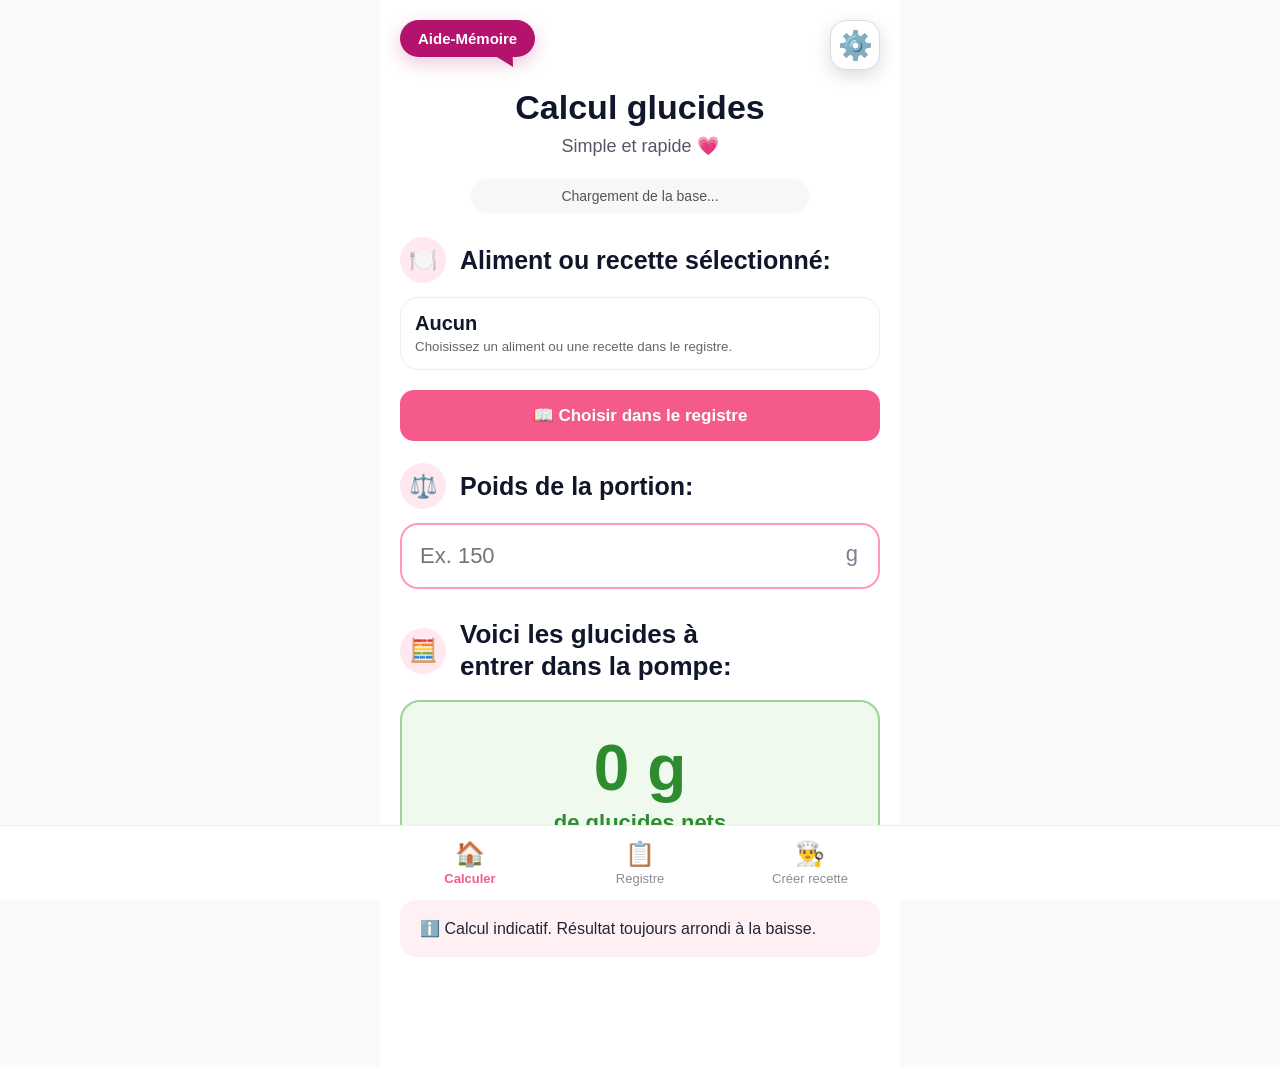
==== index.html @ 96a632b2 "Add files via upload" ====
<!doctype html><html lang="fr"><head><meta charset="utf-8"><meta name="viewport" content="width=device-width,initial-scale=1,viewport-fit=cover"><meta name="theme-color" content="#f45b8a"><title>Calcul glucides DT1</title><link rel="manifest" href="manifest.json"><link rel="stylesheet" href="style.css"></head><body><main class="app">
<div class="top-actions"><button id="helpTopBtn" class="help-bubble" type="button">Aide-Mémoire</button><button id="adminTopBtn" class="top-gear" type="button">⚙️</button></div>
<section id="screen-calc" class="screen active"><header class="top"><h1>Calcul glucides</h1><p>Simple et rapide 💗</p></header><div id="syncStatus" class="sync-status">Chargement de la base...</div><div class="field-block select-from-registry-block">
        <div class="label-row"><span class="icon">🍽️</span><label>Aliment ou recette sélectionné:</label></div>

        <div id="selectedCalcItemCard" class="selected-calc-item-card empty">
          <img id="selectedCalcItemPhoto" class="hidden" alt="">
          <div class="selected-calc-item-text">
            <strong id="selectedCalcItemName">Aucun</strong>
            <small id="selectedCalcItemInfo">Choisissez un aliment ou une recette dans le registre.</small>
          </div>
          <button id="changeCalcItemBtn" class="mini-change hidden" type="button">Changer</button>
        </div>

        <button id="chooseFromRegistryBtn" class="primary choose-registry-btn" type="button">📖 Choisir dans le registre</button>
      </div>

      <div id="recentUsedBlock" class="recent-used-block hidden">
        <h2>Utilisés récemment</h2>
        <div id="recentUsedGrid" class="recent-used-grid"></div>
      </div><div id="recipePreview" class="preview hidden"><img id="previewImg" alt=""><div><strong id="previewName"></strong><small id="previewCarbs"></small><span id="previewCategory" class="pill"></span><span id="previewSource" class="pill source-pill"></span><button id="favoriteToggle" class="favorite-toggle" type="button">☆ Ajouter aux favoris</button></div></div><div class="field-block"><div class="label-row"><span class="icon">⚖️</span><label for="portionWeight">Poids de la portion:</label></div><div class="input-unit"><input id="portionWeight" type="number" inputmode="decimal" min="0" step="1" placeholder="Ex. 150"><span>g</span></div></div><div class="result-label"><span class="icon">🧮</span><h2>Voici les glucides à<br>entrer dans la pompe:</h2></div><div class="result-card"><div id="carbResult" class="result-number">0 g</div><div class="result-sub">de glucides nets</div></div><div class="notice">ℹ️ Calcul indicatif. Résultat toujours arrondi à la baisse.</div></section>
<section id="screen-recipes" class="screen"><header class="top small"><h1>Registre</h1><p>Aliments et recettes</p></header><div class="filter-row"><button class="filter active" data-filter="Tous">Tous</button><button class="filter" data-filter="Aliment">Aliments</button><button class="filter" data-filter="Recette">Recettes</button><button class="filter" data-filter="Favoris">Favoris</button></div><div class="letter-filter-wrap"><label class="letter-label" for="letterFilter">Filtrer par lettre</label><select id="letterFilter" class="letter-filter"><option value="Tous">Toutes les lettres</option><option>A</option><option>B</option><option>C</option><option>D</option><option>E</option><option>F</option><option>G</option><option>H</option><option>I</option><option>J</option><option>K</option><option>L</option><option>M</option><option>N</option><option>O</option><option>P</option><option>Q</option><option>R</option><option>S</option><option>T</option><option>U</option><option>V</option><option>W</option><option>X</option><option>Y</option><option>Z</option></select></div><input id="searchRecipe" class="search" placeholder="Rechercher..."><div id="recipeList" class="list"></div></section>
<section id="screen-create" class="screen"><header class="top small"><h1>Créer recette</h1><p>Ajoute une recette maison ou un produit emballé</p></header><div class="create-mode-tabs"><button id="modeRecipeBtn" class="mode-tab active" type="button">Recette maison</button><button id="modeProductBtn" class="mode-tab" type="button">Produit emballé</button></div><div id="recipeModePanel"><div class="card"><h2>Informations</h2><label>Nom de la recette</label><input id="newRecipeName" placeholder="Ex. Muffins aux bleuets"><label>Poids final de la recette complète</label><div class="input-unit compact"><input id="finalRecipeWeight" type="number" inputmode="decimal" min="0" step="1" placeholder="Ex. 850"><span>g</span></div><label>Photo de la recette</label><input id="createdRecipePhoto" type="file" accept="image/*"><img id="createdRecipePhotoPreview" class="photo-preview hidden" alt=""></div><div class="card"><h2>Ajouter un ingrédient</h2><label>Rechercher un aliment</label><div class="ingredient-search-block"><input id="ingredientSearch" autocomplete="off" placeholder="Ex. farine, bleuets, lait..."><div id="ingredientSuggestions" class="suggestions hidden"></div></div><div id="selectedIngredientBox" class="selected-ingredient hidden"><strong id="selectedIngredientName"></strong><small id="selectedIngredientCarbs"></small></div><label>Quantité</label><input id="ingredientQty" type="number" inputmode="decimal" min="0" step="0.1" placeholder="Ex. 200"><label>Unité</label><select id="ingredientUnit"><option value="g">grammes (g)</option><option value="ml">millilitres (ml)</option><option value="tasse">tasse (≈ 250 g/ml)</option><option value="demi-tasse">1/2 tasse (≈ 125 g/ml)</option><option value="c-soupe">c. à soupe (≈ 15 g/ml)</option><option value="c-the">c. à thé (≈ 5 g/ml)</option></select><button id="addIngredientBtn" class="secondary">+ Ajouter l’ingrédient</button><div class="notice mini">Pour plus de précision, utilise le poids en grammes lorsque possible. Les tasses/cuillères sont approximatives.</div></div><div class="card"><h2>Ingrédients de la recette</h2><div id="ingredientList" class="ingredient-list"></div></div><div class="recipe-result-card"><div><small>Glucides totaux</small><strong id="recipeTotalCarbs">0 g</strong></div><div><small>Glucides / 100 g</small><strong id="recipeCarbsPer100">0 g</strong></div></div><button id="saveCreatedRecipeBtn" class="primary">Enregistrer dans le registre</button><button id="clearCreatedRecipeBtn" class="secondary">Effacer cette recette</button></div><div id="productModePanel" class="hidden"><div class="card"><div class="product-title-row"><h2>Produit emballé</h2><button id="nutritionHelpBtn" class="nutrition-help-btn" type="button" aria-label="Aide valeurs nutritives">?</button></div><label>Nom du produit</label><input id="productName" placeholder="Ex. Céréales Cheerios"><label>Photo du produit</label><input id="productPhoto" type="file" accept="image/*"><img id="productPhotoPreview" class="photo-preview hidden" alt=""><label>Glucides indiqués sur l’étiquette</label><input id="productCarbs" type="number" inputmode="decimal" min="0" step="0.1" placeholder="Ex. 29"><label>Fibres</label><input id="productFiber" type="number" inputmode="decimal" min="0" step="0.1" placeholder="Ex. 4"><div class="product-serving-box">
          <label>Pour une portion</label>
          <div class="serving-grid">
            <div>
              <label class="mini-label" for="productServingQty">Quantité</label>
              <input id="productServingQty" type="number" inputmode="decimal" min="0" step="0.1" placeholder="Ex. 1">
            </div>
            <div>
              <label class="mini-label" for="productServingUnit">Unité</label>
              <select id="productServingUnit">
                <option value="g">g</option>
                <option value="ml">mL</option>
                <option value="tasse">tasse</option>
                <option value="demi-tasse">1/2 tasse</option>
                <option value="quart-tasse">1/4 tasse</option>
                <option value="c-soupe">c. à soupe</option>
                <option value="c-the">c. à thé</option>
                <option value="biscuit">biscuit</option>
                <option value="tranche">tranche</option>
                <option value="barre">barre</option>
                <option value="morceau">morceau</option>
                <option value="unite">unité</option>
                <option value="autre">autre</option>
              </select>
            </div>
          </div>
          <label class="mini-label" for="productServingGrams">Équivalent en grammes</label>
          <div class="input-unit compact">
            <input id="productServingGrams" type="number" inputmode="decimal" min="0" step="0.1" placeholder="Ex. 39">
            <span>g</span>
          </div>
          <input id="productServing" type="hidden">
          <div class="notice mini">Ajuste l’équivalent en grammes selon ce qui est écrit sur l’étiquette.</div>
        </div></div><div class="recipe-result-card"><div><small>Glucides nets</small><strong id="productNetCarbs">0 g</strong></div><div><small>Glucides / 100 g</small><strong id="productCarbsPer100">0 g</strong></div></div><button id="saveProductBtn" class="primary">Enregistrer dans le registre</button><button id="clearProductBtn" class="secondary">Effacer ce produit</button></div></section>
<section id="screen-help" class="screen"><header class="top small"><h1>Aide-mémoire</h1><p>Qu’est-ce qui fait monter la glycémie?</p></header><div class="help-card"><img src="assets/aide-memoire-diabetes.jpeg" alt="Aide-mémoire diabète"></div></section>
<section id="screen-admin" class="screen"><header class="top small"><h1>Paramètres</h1><p id="adminStatus">Mode protégé</p></header><div id="lockedPanel" class="card"><h2>Accès administrateur</h2><p>Entre le code administrateur pour modifier ou supprimer des éléments familiaux.</p><input id="adminPin" type="password" inputmode="numeric" placeholder="Code administrateur"><button id="unlockBtn" class="primary">Déverrouiller</button><div id="publicUpdatePanel" class="update-card-inline"><div>Version installée : <strong id="appVersionLabel">2.7.0</strong></div><div id="updateStatusText">Vérification des mises à jour disponible.</div><button id="checkUpdateBtn" class="secondary" type="button">Vérifier les mises à jour</button><button id="updateNowBtn" class="primary hidden" type="button">Mettre à jour l’application</button></div></div><div id="adminPanel" class="hidden"><div class="card"><h2>Base centrale</h2><p>La base commune est chargée depuis <strong>database.json</strong> sur GitHub.</p><button id="forceSyncBtn" class="secondary">Recharger la base centrale</button></div><div class="card"><h2>Sauvegarde locale</h2><button id="exportBtn" class="secondary">Exporter mes éléments familiaux</button><label class="import-label" for="importFile">Importer des éléments familiaux</label><input id="importFile" type="file" accept="application/json,.json"></div><div class="card"><h2>Code administrateur</h2><input id="newPin" type="password" inputmode="numeric" placeholder="Nouveau code"><button id="changePinBtn" class="secondary">Changer le code</button></div><div class="card"><h2>Verrouillage</h2><button id="lockBtn" class="secondary">Verrouiller les paramètres</button></div></div></section>
<section id="screen-detail" class="screen"><header class="top small"><h1 id="detailTitle">Détail</h1><p>Fiche de l’aliment ou de la recette</p></header><div class="card detail-card"><img id="detailPhoto" class="detail-photo hidden" alt=""><h2 id="detailName"></h2><span id="detailCategory" class="pill"></span><span id="detailSource" class="pill source-pill"></span><div class="detail-stats"><div><small>Glucides / 100 g</small><strong id="detailCarbsPer100">0 g</strong></div><div><small>Glucides totaux</small><strong id="detailTotalCarbs">—</strong></div></div><div id="detailIngredientsBlock" class="hidden"><h3>Détails</h3><div id="detailIngredientsList" class="detail-ingredients"></div></div><button id="detailUseBtn" class="primary">Utiliser dans le calculateur</button><button id="detailEditBtn" class="secondary hidden">Modifier cette recette</button><button id="detailBackBtn" class="secondary">Retour au registre</button></div></section>
<nav class="tabs"><button data-tab="calc" class="active">🏠<span>Calculer</span></button><button data-tab="recipes">📋<span>Registre</span></button><button data-tab="create">👨‍🍳<span>Créer recette</span></button></nav></main><script src="script.js"></script>
  <div id="nutritionHelpModal" class="modal hidden">
    <div class="modal-content nutrition-modal-content image-only-help">
      <button id="closeNutritionHelpBtn" class="modal-close" type="button" aria-label="Fermer">×</button>
      <img src="assets/aide-valeurs-nutritives.png" alt="Aide pour lire une étiquette de valeurs nutritives" class="nutrition-help-img full-help-image">
    </div>
  </div>

</body></html>
---- style.css ----
:root{--pink:#f45b8a;--pink2:#ffe8ef;--dark:#11172b;--muted:#7b8190;--green:#2e8b2f;--greenBg:#eff9ed}*{box-sizing:border-box}html,body{margin:0;font-family:-apple-system,BlinkMacSystemFont,"Segoe UI",Roboto,Arial,sans-serif;background:#fff;color:var(--dark)}.app{max-width:520px;margin:0 auto;padding:12px 20px 110px}.screen{display:none}.screen.active{display:block}.hidden{display:none!important}.top{text-align:center;margin:18px 0 22px}.top.small{margin-bottom:18px}h1{font-size:34px;margin:0;font-weight:800}.top p{font-size:18px;margin:8px 0 0;color:#525866}.top-actions{position:sticky;top:0;z-index:30;display:flex;justify-content:space-between;align-items:flex-start;padding:8px 0 0;pointer-events:none}.help-bubble{pointer-events:auto;position:relative;border:0;background:#b3136d;color:#fff;font-weight:900;font-size:15px;padding:10px 18px;border-radius:999px;box-shadow:0 6px 18px rgba(179,19,109,.24)}.help-bubble:after{content:"";position:absolute;right:20px;bottom:-12px;border-left:17px solid transparent;border-right:4px solid transparent;border-top:18px solid #b3136d;transform:rotate(-15deg)}.top-gear{pointer-events:auto;width:50px;height:50px;border-radius:16px;border:1px solid #d9dce3;background:#fff;box-shadow:0 6px 18px rgba(0,0,0,.14);font-size:28px}.sync-status{text-align:center;background:#f6f7f9;color:#555;border-radius:999px;padding:9px 14px;font-size:14px;margin:0 auto 24px;max-width:340px}.field-block{margin:0 0 30px}.search-block,.ingredient-search-block{position:relative}.label-row,.result-label{display:flex;align-items:center;gap:14px;margin-bottom:14px}.icon{width:46px;height:46px;border-radius:50%;display:inline-flex;align-items:center;justify-content:center;background:var(--pink2);font-size:23px;flex:0 0 46px}label,.label-row label{font-size:25px;font-weight:800}select,input{width:100%;border:2px solid #ff9ab8;border-radius:18px;padding:18px;font-size:22px;background:#fff;color:var(--dark);outline:none}.card input,.card select{font-size:18px;border-color:#e6e8ee;border-radius:13px;padding:14px}.input-unit{position:relative}.input-unit input{padding-right:60px}.input-unit span{position:absolute;right:22px;top:18px;font-size:22px;color:var(--muted)}.input-unit.compact span{top:14px}.suggestions{position:absolute;left:0;right:0;top:100%;background:#fff;border:1px solid #eee;border-radius:18px;box-shadow:0 12px 35px rgba(0,0,0,.12);overflow:hidden;z-index:40;margin-top:6px}.suggestion{display:flex;gap:12px;align-items:center;width:100%;border:0;background:#fff;text-align:left;padding:12px 14px;border-bottom:1px solid #f0f0f0}.suggestion img{width:52px;height:44px;object-fit:cover;border-radius:10px}.suggestion strong{display:block;font-size:17px}.suggestion small{display:block;color:var(--muted);font-size:13px;margin-top:3px}.preview{display:flex;gap:14px;align-items:center;background:#fff;border:1px solid #eee;border-radius:18px;padding:12px;margin:-16px 0 24px}.preview img{width:80px;height:65px;object-fit:cover;border-radius:14px}.preview strong{display:block;font-size:18px}.preview small{display:block;color:var(--muted);margin-top:5px}.pill{display:inline-block;margin-top:6px;background:#f2f3f6;border-radius:999px;padding:4px 10px;font-size:12px;font-weight:800;color:#555;margin-right:4px}.source-pill{background:#fff0f4;color:#a41646}.favorite-toggle{display:inline-block;border:0;border-radius:999px;background:#fff0f4;color:#a41646;padding:7px 11px;font-size:13px;font-weight:850;margin-top:8px}.favorite-toggle.active{background:#ffe08a;color:#6b4b00}.result-label h2{font-size:26px;line-height:1.2;margin:0;font-weight:850}.result-card{border:2px solid #9fd19b;background:var(--greenBg);border-radius:20px;text-align:center;padding:34px 10px;margin:18px 0 28px}.result-number{font-size:64px;font-weight:900;color:var(--green);line-height:1}.result-sub{font-size:22px;color:var(--green);font-weight:700;margin-top:10px}.notice{background:#fff0f4;border-radius:16px;padding:18px 20px;font-size:16px;line-height:1.35;color:#20263a}.notice.mini{font-size:13px;margin-top:12px;padding:12px}.tabs{position:fixed;left:0;right:0;bottom:0;background:#fff;border-top:1px solid #eee;display:flex;justify-content:center;padding:8px 0 calc(8px + env(safe-area-inset-bottom));z-index:10}.tabs button{border:0;background:transparent;color:#8a8e99;font-size:24px;width:33%;max-width:170px;padding:6px 0}.tabs button span{display:block;font-size:13px;margin-top:3px}.tabs button.active{color:var(--pink);font-weight:700}.filter-row{display:flex;gap:8px;margin-bottom:14px}.filter{flex:1;border:0;border-radius:999px;padding:12px 8px;background:#f2f3f6;color:#555;font-size:14px;font-weight:800}.filter.active{background:var(--pink);color:#fff}.search{border-color:#eee;background:#f7f7f9;font-size:17px;margin-bottom:18px}.letter-filter-wrap{margin:0 0 14px}.letter-label{display:block;font-size:14px;font-weight:800;color:#555;margin:0 0 7px 4px}.letter-filter{border:1px solid #e6e8ee;background:#f7f7f9;border-radius:16px;padding:14px 16px;font-size:17px}.recipe-item{display:flex;gap:14px;align-items:center;padding:12px;border-bottom:1px solid #eee;background:#fff}.recipe-item img{width:82px;height:64px;object-fit:cover;border-radius:12px;background:#f1f1f1}.recipe-item .info{flex:1}.recipe-item strong{display:block;font-size:18px}.recipe-item small{color:var(--muted);display:block;margin-top:4px}.recipe-item button{border:0;border-radius:10px;padding:10px;background:#f3f4f6}.card{background:#fff;border:1px solid #eee;border-radius:18px;padding:18px;margin:18px 0;box-shadow:0 3px 20px rgba(0,0,0,.04)}.card h2{margin:0 0 12px;font-size:20px}.card p,.card small{color:#656b77;line-height:1.4}.card label{display:block;font-size:15px;font-weight:700;margin:14px 0 7px}button.primary,button.secondary{width:100%;border:0;border-radius:14px;padding:15px;margin-top:14px;font-size:17px;font-weight:800}.primary{background:var(--pink);color:#fff}.secondary{background:#f2f3f6;color:#333}.photo-preview{width:100%;max-height:220px;object-fit:cover;border-radius:16px;margin-top:10px;border:1px solid #eee}.help-card{background:#fff;border:1px solid #eee;border-radius:22px;padding:10px;box-shadow:0 4px 24px rgba(0,0,0,.08)}.help-card img{width:100%;height:auto;display:block;border-radius:16px}.create-mode-tabs{display:flex;gap:8px;margin:0 0 18px}.mode-tab{flex:1;border:0;border-radius:999px;padding:13px 10px;font-size:15px;font-weight:900;background:#f2f3f6;color:#555}.mode-tab.active{background:var(--pink);color:#fff}.selected-ingredient{margin-top:12px;padding:12px;border-radius:14px;background:#fff0f4}.selected-ingredient strong{display:block;font-size:17px}.ingredient-list,.detail-ingredients{display:flex;flex-direction:column;gap:10px}.ingredient-row,.detail-ingredient{border:1px solid #eee;border-radius:14px;padding:12px;background:#fff}.ingredient-row{display:flex;align-items:center;justify-content:space-between;gap:10px}.ingredient-row strong,.detail-ingredient strong{display:block;font-size:16px}.ingredient-row small,.detail-ingredient small{display:block;color:#666;margin-top:4px}.ingredient-row button{border:0;border-radius:10px;background:#ffd6df;color:#b31347;padding:8px 10px;font-weight:900}.recipe-result-card,.detail-stats{display:grid;grid-template-columns:1fr 1fr;gap:12px;margin:18px 0}.recipe-result-card div,.detail-stats div{background:#eff9ed;border:1px solid #9fd19b;border-radius:18px;padding:18px 12px;text-align:center}.recipe-result-card small,.detail-stats small{display:block;color:#397a35;font-weight:800;margin-bottom:6px}.recipe-result-card strong,.detail-stats strong{display:block;color:#2e8b2f;font-size:28px}.update-card-inline{margin-top:18px;padding:14px;border-radius:16px;background:#f7f7f9;color:#555;line-height:1.45}.detail-photo{width:100%;max-height:260px;object-fit:cover;border-radius:18px;margin-bottom:14px;border:1px solid #eee}.detail-card h2{margin:0 0 8px;font-size:24px}@media (min-width:700px){body{background:#fafafa}.app{background:#fff;min-height:100vh}}

/* === v2.7 complete : aide valeurs nutritives + portion flexible === */
.product-title-row{
  display:flex !important;
  align-items:center !important;
  gap:12px !important;
}
.product-title-row h2{ margin:0 !important; }
#nutritionHelpBtn.nutrition-help-btn{
  appearance:none !important;
  -webkit-appearance:none !important;
  width:40px !important;
  height:40px !important;
  min-width:40px !important;
  min-height:40px !important;
  padding:0 !important;
  border-radius:50% !important;
  border:3px solid #ff66df !important;
  background:#fff !important;
  color:#ff66df !important;
  font-size:27px !important;
  font-weight:900 !important;
  line-height:1 !important;
  display:inline-flex !important;
  align-items:center !important;
  justify-content:center !important;
  box-shadow:none !important;
  cursor:pointer !important;
}
#nutritionHelpBtn:active{ transform:scale(.96); }
.product-serving-box{
  border:1px solid #ffd2e0;
  background:#fff8fb;
  border-radius:18px;
  padding:14px;
  margin-top:12px;
}
.serving-grid{
  display:grid;
  grid-template-columns:1fr 1.35fr;
  gap:10px;
  margin-bottom:12px;
}
.mini-label{
  display:block;
  font-size:13px;
  font-weight:850;
  color:#111827;
  margin:0 0 6px;
}
.product-serving-box select{
  width:100%;
  border:1px solid #e6e8ee;
  background:#fff;
  border-radius:13px;
  padding:14px;
  font-size:16px;
}
.notice.mini{
  font-size:13px;
  margin-top:12px;
  padding:12px;
}
.modal{
  position:fixed;
  inset:0;
  background:rgba(0,0,0,.50);
  z-index:1000;
  display:flex;
  align-items:center;
  justify-content:center;
  padding:14px;
}
.modal.hidden{ display:none!important; }
.modal-content.nutrition-modal-content{
  position:relative;
  background:#fff;
  border-radius:22px;
  padding:0;
  width:min(94vw, 560px);
  max-height:92vh;
  overflow:auto;
  box-shadow:0 18px 60px rgba(0,0,0,.28);
}
.modal-close{
  position:absolute;
  right:10px;
  top:10px;
  z-index:2;
  width:38px;
  height:38px;
  border:0;
  border-radius:50%;
  background:rgba(255,255,255,.95);
  color:#6b7280;
  font-size:30px;
  font-weight:700;
  line-height:1;
  display:flex;
  align-items:center;
  justify-content:center;
  box-shadow:0 4px 14px rgba(0,0,0,.18);
}
.nutrition-help-img.full-help-image{
  display:block;
  width:100%;
  height:auto;
  border-radius:22px;
  margin:0;
}


/* === v2.8 : Calculer via Registre === */
.select-from-registry-block{
  margin-bottom:22px;
}
.selected-calc-item-card{
  display:flex;
  align-items:center;
  gap:14px;
  border:1px solid #eee;
  border-radius:18px;
  padding:14px;
  background:#fff;
  margin:10px 0 14px;
}
.selected-calc-item-card.empty{
  background:#fff;
}
.selected-calc-item-card img{
  width:76px;
  height:62px;
  object-fit:cover;
  border-radius:14px;
  background:#f1f1f1;
}
.selected-calc-item-card strong{
  display:block;
  font-size:20px;
  line-height:1.1;
}
.selected-calc-item-card small{
  display:block;
  color:#666;
  margin-top:4px;
  line-height:1.3;
}
.selected-calc-item-text{
  min-width:0;
  flex:1;
}
.mini-change{
  margin-left:auto;
  border:1px solid #f45b8a;
  background:#fff;
  color:#f45b8a;
  border-radius:999px;
  padding:8px 12px;
  font-weight:850;
  white-space:nowrap;
}
.choose-registry-btn{
  margin-top:6px!important;
}
.recent-used-block{
  margin:-8px 0 26px;
}
.recent-used-block h2{
  font-size:20px;
  margin:0 0 12px;
}
.recent-used-grid{
  display:grid;
  grid-template-columns:repeat(4,1fr);
  gap:10px;
}
.recent-card{
  border:1px solid #eee;
  border-radius:16px;
  padding:10px 6px;
  text-align:center;
  background:#fff;
  min-height:118px;
}
.recent-card img{
  width:54px;
  height:44px;
  object-fit:cover;
  border-radius:11px;
  background:#f3f3f3;
}
.recent-card strong{
  display:block;
  font-size:12px;
  margin-top:6px;
  line-height:1.15;
  min-height:28px;
}
.recent-card button{
  border:1px solid #f45b8a;
  background:#fff;
  color:#f45b8a;
  border-radius:50%;
  width:30px;
  height:30px;
  font-size:20px;
  line-height:20px;
  margin-top:8px;
  font-weight:900;
}
.recipe-item .quick-add{
  border:1px solid #f45b8a!important;
  background:#fff!important;
  color:#f45b8a!important;
  border-radius:50%!important;
  width:42px!important;
  height:42px!important;
  min-width:42px!important;
  padding:0!important;
  font-size:28px!important;
  font-weight:900!important;
  line-height:38px!important;
  display:inline-flex!important;
  align-items:center!important;
  justify-content:center!important;
}
.selection-toast{
  position:fixed;
  left:50%;
  top:72px;
  transform:translateX(-50%);
  background:#fff;
  border:1px solid #eee;
  border-radius:16px;
  padding:13px 18px;
  box-shadow:0 10px 30px rgba(0,0,0,.18);
  z-index:2000;
  font-weight:900;
  color:#111827;
  max-width:88vw;
  text-align:center;
}
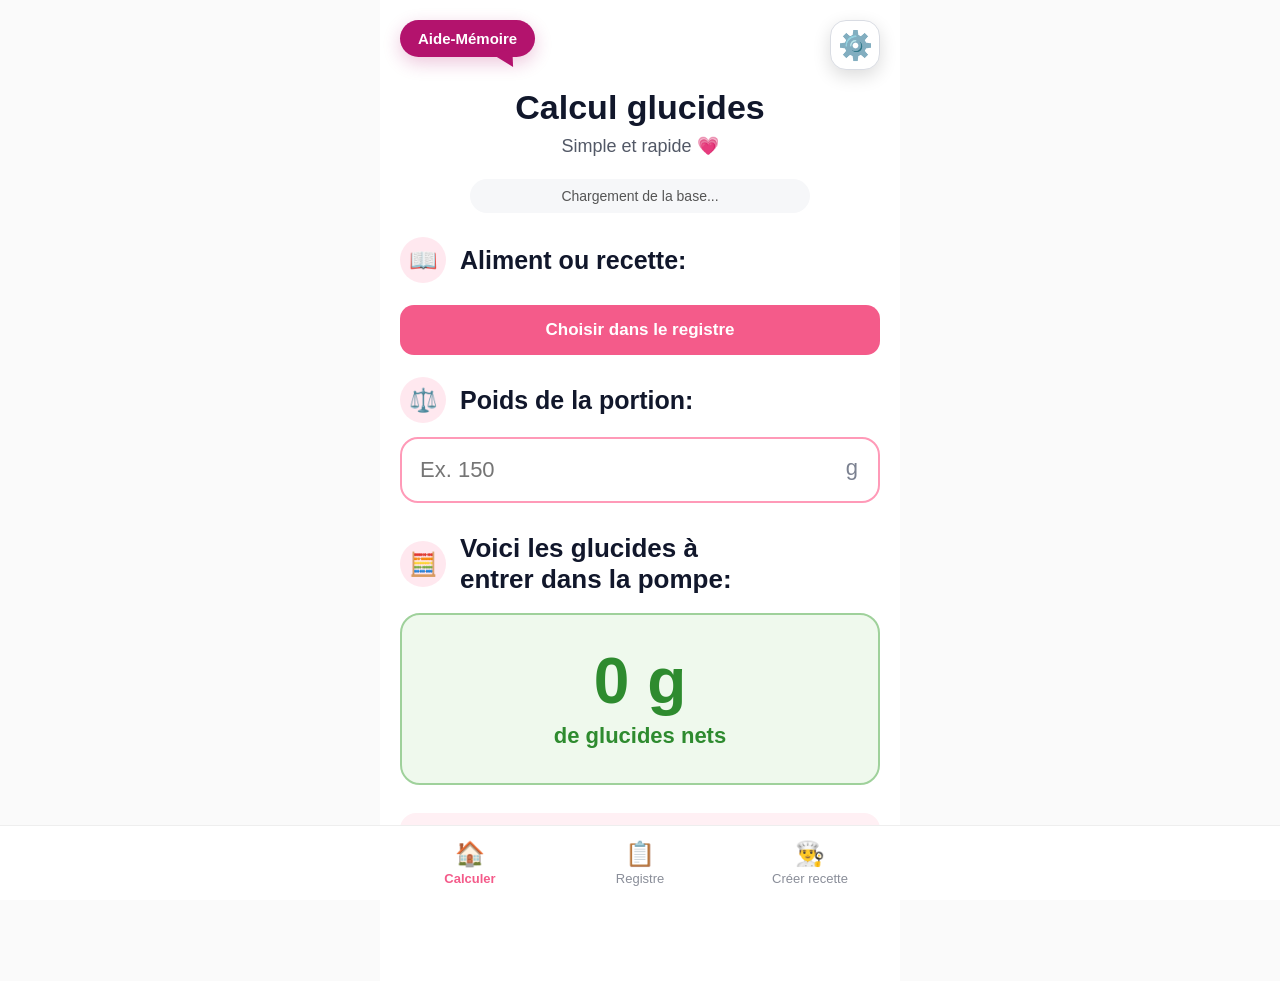
==== commit f50214d7: "Add files via upload" ====
--- a/index.html
+++ b/index.html
@@ -1,23 +1,10 @@
 <!doctype html><html lang="fr"><head><meta charset="utf-8"><meta name="viewport" content="width=device-width,initial-scale=1,viewport-fit=cover"><meta name="theme-color" content="#f45b8a"><title>Calcul glucides DT1</title><link rel="manifest" href="manifest.json"><link rel="stylesheet" href="style.css"></head><body><main class="app">
 <div class="top-actions"><button id="helpTopBtn" class="help-bubble" type="button">Aide-Mémoire</button><button id="adminTopBtn" class="top-gear" type="button">⚙️</button></div>
-<section id="screen-calc" class="screen active"><header class="top"><h1>Calcul glucides</h1><p>Simple et rapide 💗</p></header><div id="syncStatus" class="sync-status">Chargement de la base...</div><div class="field-block select-from-registry-block">
-        <div class="label-row"><span class="icon">🍽️</span><label>Aliment ou recette sélectionné:</label></div>
-
-        <div id="selectedCalcItemCard" class="selected-calc-item-card empty">
-          <img id="selectedCalcItemPhoto" class="hidden" alt="">
-          <div class="selected-calc-item-text">
-            <strong id="selectedCalcItemName">Aucun</strong>
-            <small id="selectedCalcItemInfo">Choisissez un aliment ou une recette dans le registre.</small>
-          </div>
-          <button id="changeCalcItemBtn" class="mini-change hidden" type="button">Changer</button>
-        </div>
-
-        <button id="chooseFromRegistryBtn" class="primary choose-registry-btn" type="button">📖 Choisir dans le registre</button>
-      </div>
-
-      <div id="recentUsedBlock" class="recent-used-block hidden">
-        <h2>Utilisés récemment</h2>
-        <div id="recentUsedGrid" class="recent-used-grid"></div>
+<section id="screen-calc" class="screen active"><header class="top"><h1>Calcul glucides</h1><p>Simple et rapide 💗</p></header><div id="syncStatus" class="sync-status">Chargement de la base...</div><div class="field-block search-block choose-registry-block">
+        <div class="label-row"><span class="icon">📖</span><label>Aliment ou recette:</label></div>
+        <button id="chooseFromRegistryBtn" class="primary choose-registry-btn" type="button">Choisir dans le registre</button>
+        <input id="itemSearch" type="hidden" autocomplete="off" value="">
+        <div id="suggestions" class="suggestions hidden"></div>
       </div><div id="recipePreview" class="preview hidden"><img id="previewImg" alt=""><div><strong id="previewName"></strong><small id="previewCarbs"></small><span id="previewCategory" class="pill"></span><span id="previewSource" class="pill source-pill"></span><button id="favoriteToggle" class="favorite-toggle" type="button">☆ Ajouter aux favoris</button></div></div><div class="field-block"><div class="label-row"><span class="icon">⚖️</span><label for="portionWeight">Poids de la portion:</label></div><div class="input-unit"><input id="portionWeight" type="number" inputmode="decimal" min="0" step="1" placeholder="Ex. 150"><span>g</span></div></div><div class="result-label"><span class="icon">🧮</span><h2>Voici les glucides à<br>entrer dans la pompe:</h2></div><div class="result-card"><div id="carbResult" class="result-number">0 g</div><div class="result-sub">de glucides nets</div></div><div class="notice">ℹ️ Calcul indicatif. Résultat toujours arrondi à la baisse.</div></section>
 <section id="screen-recipes" class="screen"><header class="top small"><h1>Registre</h1><p>Aliments et recettes</p></header><div class="filter-row"><button class="filter active" data-filter="Tous">Tous</button><button class="filter" data-filter="Aliment">Aliments</button><button class="filter" data-filter="Recette">Recettes</button><button class="filter" data-filter="Favoris">Favoris</button></div><div class="letter-filter-wrap"><label class="letter-label" for="letterFilter">Filtrer par lettre</label><select id="letterFilter" class="letter-filter"><option value="Tous">Toutes les lettres</option><option>A</option><option>B</option><option>C</option><option>D</option><option>E</option><option>F</option><option>G</option><option>H</option><option>I</option><option>J</option><option>K</option><option>L</option><option>M</option><option>N</option><option>O</option><option>P</option><option>Q</option><option>R</option><option>S</option><option>T</option><option>U</option><option>V</option><option>W</option><option>X</option><option>Y</option><option>Z</option></select></div><input id="searchRecipe" class="search" placeholder="Rechercher..."><div id="recipeList" class="list"></div></section>
 <section id="screen-create" class="screen"><header class="top small"><h1>Créer recette</h1><p>Ajoute une recette maison ou un produit emballé</p></header><div class="create-mode-tabs"><button id="modeRecipeBtn" class="mode-tab active" type="button">Recette maison</button><button id="modeProductBtn" class="mode-tab" type="button">Produit emballé</button></div><div id="recipeModePanel"><div class="card"><h2>Informations</h2><label>Nom de la recette</label><input id="newRecipeName" placeholder="Ex. Muffins aux bleuets"><label>Poids final de la recette complète</label><div class="input-unit compact"><input id="finalRecipeWeight" type="number" inputmode="decimal" min="0" step="1" placeholder="Ex. 850"><span>g</span></div><label>Photo de la recette</label><input id="createdRecipePhoto" type="file" accept="image/*"><img id="createdRecipePhotoPreview" class="photo-preview hidden" alt=""></div><div class="card"><h2>Ajouter un ingrédient</h2><label>Rechercher un aliment</label><div class="ingredient-search-block"><input id="ingredientSearch" autocomplete="off" placeholder="Ex. farine, bleuets, lait..."><div id="ingredientSuggestions" class="suggestions hidden"></div></div><div id="selectedIngredientBox" class="selected-ingredient hidden"><strong id="selectedIngredientName"></strong><small id="selectedIngredientCarbs"></small></div><label>Quantité</label><input id="ingredientQty" type="number" inputmode="decimal" min="0" step="0.1" placeholder="Ex. 200"><label>Unité</label><select id="ingredientUnit"><option value="g">grammes (g)</option><option value="ml">millilitres (ml)</option><option value="tasse">tasse (≈ 250 g/ml)</option><option value="demi-tasse">1/2 tasse (≈ 125 g/ml)</option><option value="c-soupe">c. à soupe (≈ 15 g/ml)</option><option value="c-the">c. à thé (≈ 5 g/ml)</option></select><button id="addIngredientBtn" class="secondary">+ Ajouter l’ingrédient</button><div class="notice mini">Pour plus de précision, utilise le poids en grammes lorsque possible. Les tasses/cuillères sont approximatives.</div></div><div class="card"><h2>Ingrédients de la recette</h2><div id="ingredientList" class="ingredient-list"></div></div><div class="recipe-result-card"><div><small>Glucides totaux</small><strong id="recipeTotalCarbs">0 g</strong></div><div><small>Glucides / 100 g</small><strong id="recipeCarbsPer100">0 g</strong></div></div><button id="saveCreatedRecipeBtn" class="primary">Enregistrer dans le registre</button><button id="clearCreatedRecipeBtn" class="secondary">Effacer cette recette</button></div><div id="productModePanel" class="hidden"><div class="card"><div class="product-title-row"><h2>Produit emballé</h2><button id="nutritionHelpBtn" class="nutrition-help-btn" type="button" aria-label="Aide valeurs nutritives">?</button></div><label>Nom du produit</label><input id="productName" placeholder="Ex. Céréales Cheerios"><label>Photo du produit</label><input id="productPhoto" type="file" accept="image/*"><img id="productPhotoPreview" class="photo-preview hidden" alt=""><label>Glucides indiqués sur l’étiquette</label><input id="productCarbs" type="number" inputmode="decimal" min="0" step="0.1" placeholder="Ex. 29"><label>Fibres</label><input id="productFiber" type="number" inputmode="decimal" min="0" step="0.1" placeholder="Ex. 4"><div class="product-serving-box">
--- a/style.css
+++ b/style.css
@@ -111,106 +111,16 @@
 }
 
 
-/* === v2.8 : Calculer via Registre === */
-.select-from-registry-block{
+/* === v2.8.2 : Choisir dans le registre === */
+.choose-registry-block{
   margin-bottom:22px;
 }
-.selected-calc-item-card{
-  display:flex;
-  align-items:center;
-  gap:14px;
-  border:1px solid #eee;
-  border-radius:18px;
-  padding:14px;
-  background:#fff;
-  margin:10px 0 14px;
-}
-.selected-calc-item-card.empty{
-  background:#fff;
-}
-.selected-calc-item-card img{
-  width:76px;
-  height:62px;
-  object-fit:cover;
-  border-radius:14px;
-  background:#f1f1f1;
-}
-.selected-calc-item-card strong{
-  display:block;
-  font-size:20px;
-  line-height:1.1;
-}
-.selected-calc-item-card small{
-  display:block;
-  color:#666;
-  margin-top:4px;
-  line-height:1.3;
-}
-.selected-calc-item-text{
-  min-width:0;
-  flex:1;
-}
-.mini-change{
-  margin-left:auto;
-  border:1px solid #f45b8a;
-  background:#fff;
-  color:#f45b8a;
-  border-radius:999px;
-  padding:8px 12px;
-  font-weight:850;
-  white-space:nowrap;
-}
 .choose-registry-btn{
-  margin-top:6px!important;
-}
-.recent-used-block{
-  margin:-8px 0 26px;
-}
-.recent-used-block h2{
-  font-size:20px;
-  margin:0 0 12px;
-}
-.recent-used-grid{
-  display:grid;
-  grid-template-columns:repeat(4,1fr);
-  gap:10px;
-}
-.recent-card{
-  border:1px solid #eee;
-  border-radius:16px;
-  padding:10px 6px;
-  text-align:center;
-  background:#fff;
-  min-height:118px;
-}
-.recent-card img{
-  width:54px;
-  height:44px;
-  object-fit:cover;
-  border-radius:11px;
-  background:#f3f3f3;
-}
-.recent-card strong{
-  display:block;
-  font-size:12px;
-  margin-top:6px;
-  line-height:1.15;
-  min-height:28px;
-}
-.recent-card button{
-  border:1px solid #f45b8a;
-  background:#fff;
-  color:#f45b8a;
-  border-radius:50%;
-  width:30px;
-  height:30px;
-  font-size:20px;
-  line-height:20px;
-  margin-top:8px;
-  font-weight:900;
+  width:100%;
+  margin-top:8px!important;
 }
 .recipe-item .quick-add{
-  border:1px solid #f45b8a!important;
+  border:2px solid #f45b8a!important;
   background:#fff!important;
   color:#f45b8a!important;
   border-radius:50%!important;
@@ -220,7 +130,7 @@
   padding:0!important;
   font-size:28px!important;
   font-weight:900!important;
-  line-height:38px!important;
+  line-height:36px!important;
   display:inline-flex!important;
   align-items:center!important;
   justify-content:center!important;
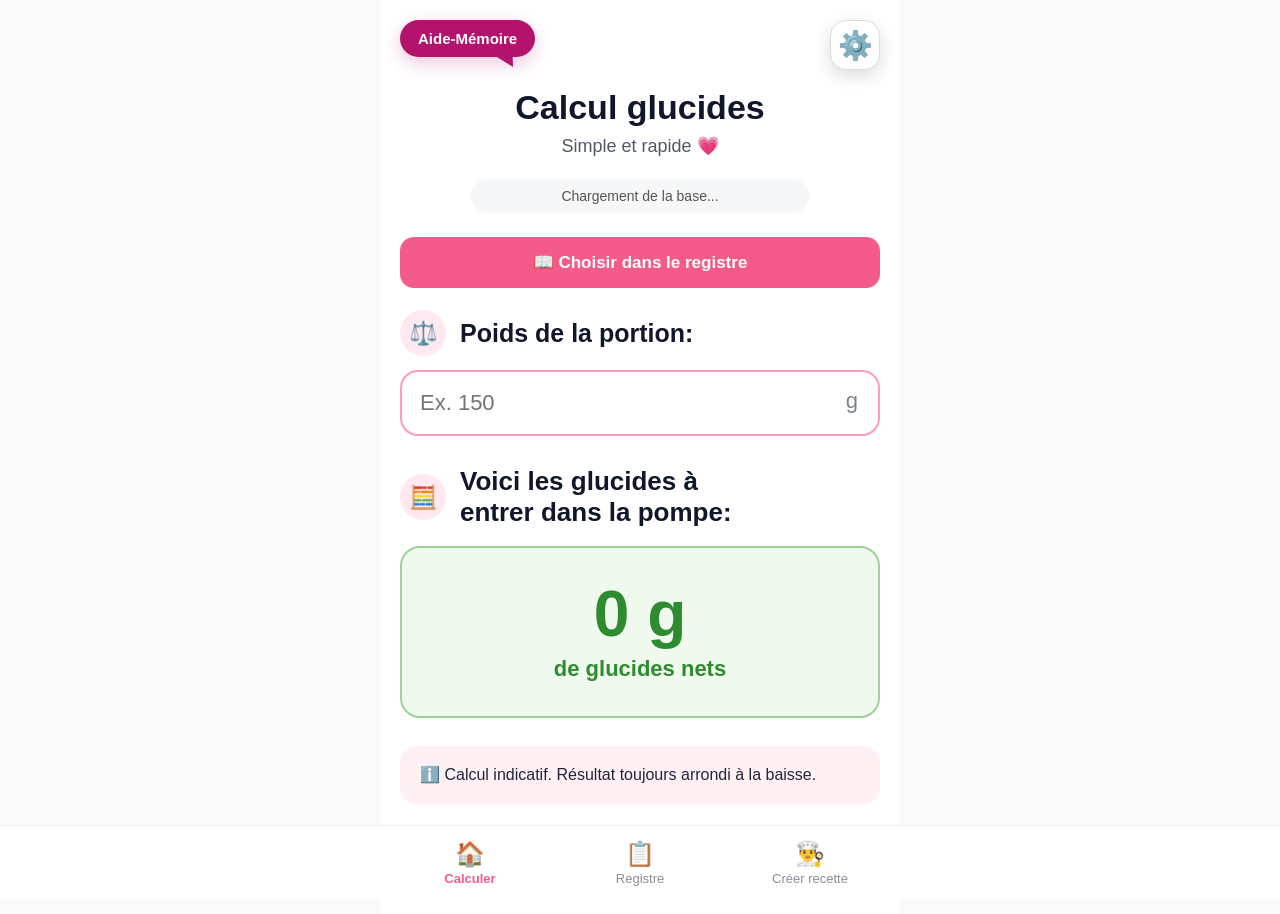
==== commit 42c15f7e: "Add files via upload" ====
--- a/index.html
+++ b/index.html
@@ -1,11 +1,6 @@
 <!doctype html><html lang="fr"><head><meta charset="utf-8"><meta name="viewport" content="width=device-width,initial-scale=1,viewport-fit=cover"><meta name="theme-color" content="#f45b8a"><title>Calcul glucides DT1</title><link rel="manifest" href="manifest.json"><link rel="stylesheet" href="style.css"></head><body><main class="app">
 <div class="top-actions"><button id="helpTopBtn" class="help-bubble" type="button">Aide-Mémoire</button><button id="adminTopBtn" class="top-gear" type="button">⚙️</button></div>
-<section id="screen-calc" class="screen active"><header class="top"><h1>Calcul glucides</h1><p>Simple et rapide 💗</p></header><div id="syncStatus" class="sync-status">Chargement de la base...</div><div class="field-block search-block choose-registry-block">
-        <div class="label-row"><span class="icon">📖</span><label>Aliment ou recette:</label></div>
-        <button id="chooseFromRegistryBtn" class="primary choose-registry-btn" type="button">Choisir dans le registre</button>
-        <input id="itemSearch" type="hidden" autocomplete="off" value="">
-        <div id="suggestions" class="suggestions hidden"></div>
-      </div><div id="recipePreview" class="preview hidden"><img id="previewImg" alt=""><div><strong id="previewName"></strong><small id="previewCarbs"></small><span id="previewCategory" class="pill"></span><span id="previewSource" class="pill source-pill"></span><button id="favoriteToggle" class="favorite-toggle" type="button">☆ Ajouter aux favoris</button></div></div><div class="field-block"><div class="label-row"><span class="icon">⚖️</span><label for="portionWeight">Poids de la portion:</label></div><div class="input-unit"><input id="portionWeight" type="number" inputmode="decimal" min="0" step="1" placeholder="Ex. 150"><span>g</span></div></div><div class="result-label"><span class="icon">🧮</span><h2>Voici les glucides à<br>entrer dans la pompe:</h2></div><div class="result-card"><div id="carbResult" class="result-number">0 g</div><div class="result-sub">de glucides nets</div></div><div class="notice">ℹ️ Calcul indicatif. Résultat toujours arrondi à la baisse.</div></section>
+<section id="screen-calc" class="screen active"><header class="top"><h1>Calcul glucides</h1><p>Simple et rapide 💗</p></header><div id="syncStatus" class="sync-status">Chargement de la base...</div><div class="field-block search-block choose-registry-block"><button id="chooseFromRegistryBtn" class="primary choose-registry-btn" type="button">📖 Choisir dans le registre</button><div class="label-row"><span class="icon">🔎</span><label for="itemSearch">Rechercher:</label></div><input id="itemSearch" autocomplete="off" placeholder="Ex. farine blanche, banane..."><div id="suggestions" class="suggestions hidden"></div></div><div id="recipePreview" class="preview hidden"><img id="previewImg" alt=""><div><strong id="previewName"></strong><small id="previewCarbs"></small><span id="previewCategory" class="pill"></span><span id="previewSource" class="pill source-pill"></span><button id="favoriteToggle" class="favorite-toggle" type="button">☆ Ajouter aux favoris</button></div></div><div class="field-block"><div class="label-row"><span class="icon">⚖️</span><label for="portionWeight">Poids de la portion:</label></div><div class="input-unit"><input id="portionWeight" type="number" inputmode="decimal" min="0" step="1" placeholder="Ex. 150"><span>g</span></div></div><div class="result-label"><span class="icon">🧮</span><h2>Voici les glucides à<br>entrer dans la pompe:</h2></div><div class="result-card"><div id="carbResult" class="result-number">0 g</div><div class="result-sub">de glucides nets</div></div><div class="notice">ℹ️ Calcul indicatif. Résultat toujours arrondi à la baisse.</div></section>
 <section id="screen-recipes" class="screen"><header class="top small"><h1>Registre</h1><p>Aliments et recettes</p></header><div class="filter-row"><button class="filter active" data-filter="Tous">Tous</button><button class="filter" data-filter="Aliment">Aliments</button><button class="filter" data-filter="Recette">Recettes</button><button class="filter" data-filter="Favoris">Favoris</button></div><div class="letter-filter-wrap"><label class="letter-label" for="letterFilter">Filtrer par lettre</label><select id="letterFilter" class="letter-filter"><option value="Tous">Toutes les lettres</option><option>A</option><option>B</option><option>C</option><option>D</option><option>E</option><option>F</option><option>G</option><option>H</option><option>I</option><option>J</option><option>K</option><option>L</option><option>M</option><option>N</option><option>O</option><option>P</option><option>Q</option><option>R</option><option>S</option><option>T</option><option>U</option><option>V</option><option>W</option><option>X</option><option>Y</option><option>Z</option></select></div><input id="searchRecipe" class="search" placeholder="Rechercher..."><div id="recipeList" class="list"></div></section>
 <section id="screen-create" class="screen"><header class="top small"><h1>Créer recette</h1><p>Ajoute une recette maison ou un produit emballé</p></header><div class="create-mode-tabs"><button id="modeRecipeBtn" class="mode-tab active" type="button">Recette maison</button><button id="modeProductBtn" class="mode-tab" type="button">Produit emballé</button></div><div id="recipeModePanel"><div class="card"><h2>Informations</h2><label>Nom de la recette</label><input id="newRecipeName" placeholder="Ex. Muffins aux bleuets"><label>Poids final de la recette complète</label><div class="input-unit compact"><input id="finalRecipeWeight" type="number" inputmode="decimal" min="0" step="1" placeholder="Ex. 850"><span>g</span></div><label>Photo de la recette</label><input id="createdRecipePhoto" type="file" accept="image/*"><img id="createdRecipePhotoPreview" class="photo-preview hidden" alt=""></div><div class="card"><h2>Ajouter un ingrédient</h2><label>Rechercher un aliment</label><div class="ingredient-search-block"><input id="ingredientSearch" autocomplete="off" placeholder="Ex. farine, bleuets, lait..."><div id="ingredientSuggestions" class="suggestions hidden"></div></div><div id="selectedIngredientBox" class="selected-ingredient hidden"><strong id="selectedIngredientName"></strong><small id="selectedIngredientCarbs"></small></div><label>Quantité</label><input id="ingredientQty" type="number" inputmode="decimal" min="0" step="0.1" placeholder="Ex. 200"><label>Unité</label><select id="ingredientUnit"><option value="g">grammes (g)</option><option value="ml">millilitres (ml)</option><option value="tasse">tasse (≈ 250 g/ml)</option><option value="demi-tasse">1/2 tasse (≈ 125 g/ml)</option><option value="c-soupe">c. à soupe (≈ 15 g/ml)</option><option value="c-the">c. à thé (≈ 5 g/ml)</option></select><button id="addIngredientBtn" class="secondary">+ Ajouter l’ingrédient</button><div class="notice mini">Pour plus de précision, utilise le poids en grammes lorsque possible. Les tasses/cuillères sont approximatives.</div></div><div class="card"><h2>Ingrédients de la recette</h2><div id="ingredientList" class="ingredient-list"></div></div><div class="recipe-result-card"><div><small>Glucides totaux</small><strong id="recipeTotalCarbs">0 g</strong></div><div><small>Glucides / 100 g</small><strong id="recipeCarbsPer100">0 g</strong></div></div><button id="saveCreatedRecipeBtn" class="primary">Enregistrer dans le registre</button><button id="clearCreatedRecipeBtn" class="secondary">Effacer cette recette</button></div><div id="productModePanel" class="hidden"><div class="card"><div class="product-title-row"><h2>Produit emballé</h2><button id="nutritionHelpBtn" class="nutrition-help-btn" type="button" aria-label="Aide valeurs nutritives">?</button></div><label>Nom du produit</label><input id="productName" placeholder="Ex. Céréales Cheerios"><label>Photo du produit</label><input id="productPhoto" type="file" accept="image/*"><img id="productPhotoPreview" class="photo-preview hidden" alt=""><label>Glucides indiqués sur l’étiquette</label><input id="productCarbs" type="number" inputmode="decimal" min="0" step="0.1" placeholder="Ex. 29"><label>Fibres</label><input id="productFiber" type="number" inputmode="decimal" min="0" step="0.1" placeholder="Ex. 4"><div class="product-serving-box">
           <label>Pour une portion</label>
--- a/style.css
+++ b/style.css
@@ -111,13 +111,18 @@
 }
 
 
-/* === v2.8.2 : Choisir dans le registre === */
+/* === v2.8.3 : Choisir dans le registre sans casser la recherche interne === */
 .choose-registry-block{
   margin-bottom:22px;
 }
+.choose-registry-block .label-row,
+.choose-registry-block #itemSearch,
+.choose-registry-block #suggestions{
+  display:none!important;
+}
 .choose-registry-btn{
   width:100%;
-  margin-top:8px!important;
+  margin:0!important;
 }
 .recipe-item .quick-add{
   border:2px solid #f45b8a!important;
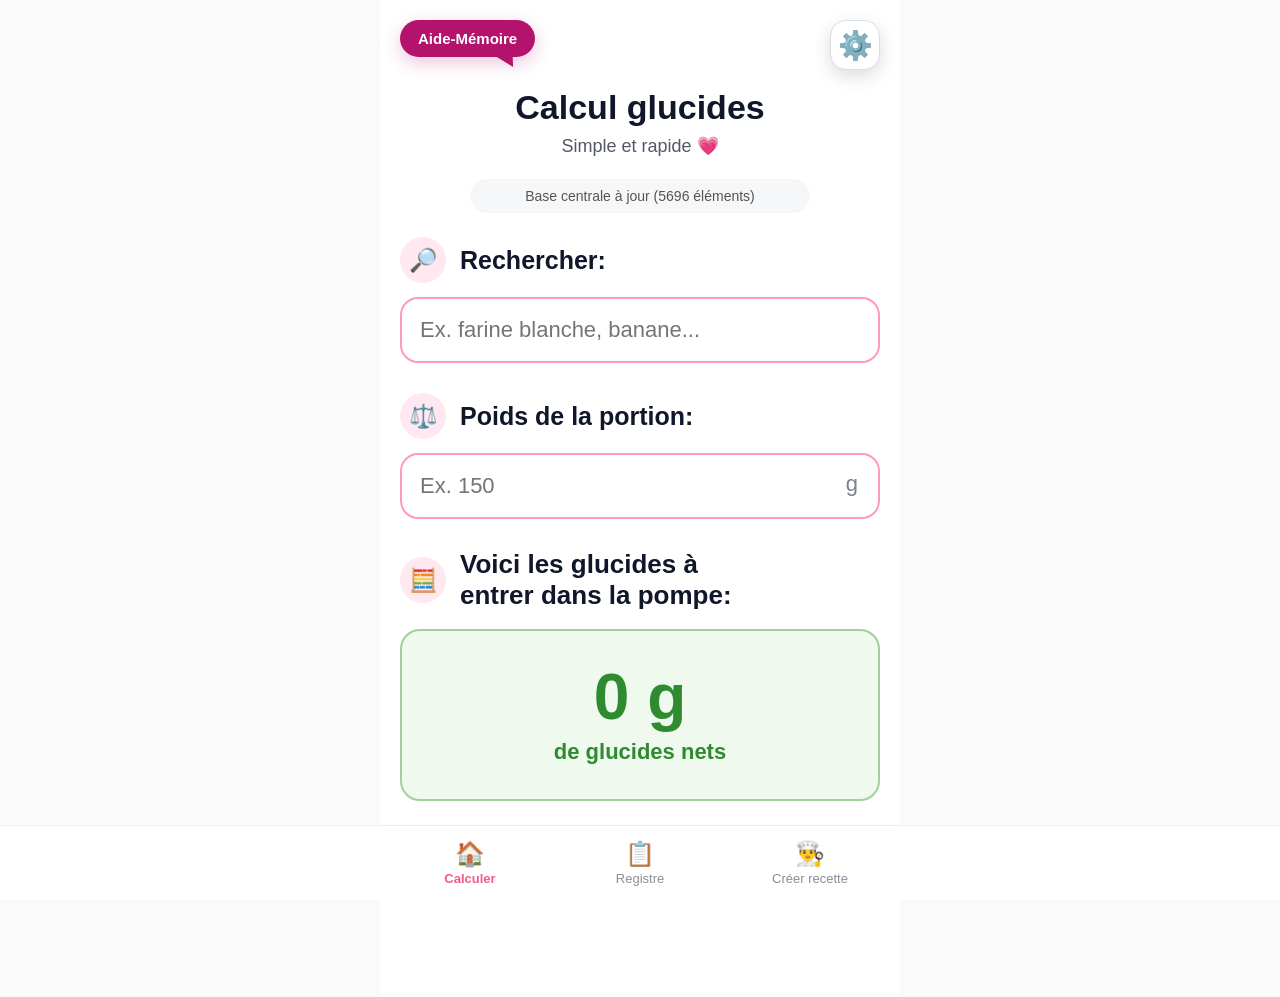
==== commit 5d5a2623: "Add files via upload" ====
--- a/index.html
+++ b/index.html
@@ -1,6 +1,6 @@
 <!doctype html><html lang="fr"><head><meta charset="utf-8"><meta name="viewport" content="width=device-width,initial-scale=1,viewport-fit=cover"><meta name="theme-color" content="#f45b8a"><title>Calcul glucides DT1</title><link rel="manifest" href="manifest.json"><link rel="stylesheet" href="style.css"></head><body><main class="app">
 <div class="top-actions"><button id="helpTopBtn" class="help-bubble" type="button">Aide-Mémoire</button><button id="adminTopBtn" class="top-gear" type="button">⚙️</button></div>
-<section id="screen-calc" class="screen active"><header class="top"><h1>Calcul glucides</h1><p>Simple et rapide 💗</p></header><div id="syncStatus" class="sync-status">Chargement de la base...</div><div class="field-block search-block choose-registry-block"><button id="chooseFromRegistryBtn" class="primary choose-registry-btn" type="button">📖 Choisir dans le registre</button><div class="label-row"><span class="icon">🔎</span><label for="itemSearch">Rechercher:</label></div><input id="itemSearch" autocomplete="off" placeholder="Ex. farine blanche, banane..."><div id="suggestions" class="suggestions hidden"></div></div><div id="recipePreview" class="preview hidden"><img id="previewImg" alt=""><div><strong id="previewName"></strong><small id="previewCarbs"></small><span id="previewCategory" class="pill"></span><span id="previewSource" class="pill source-pill"></span><button id="favoriteToggle" class="favorite-toggle" type="button">☆ Ajouter aux favoris</button></div></div><div class="field-block"><div class="label-row"><span class="icon">⚖️</span><label for="portionWeight">Poids de la portion:</label></div><div class="input-unit"><input id="portionWeight" type="number" inputmode="decimal" min="0" step="1" placeholder="Ex. 150"><span>g</span></div></div><div class="result-label"><span class="icon">🧮</span><h2>Voici les glucides à<br>entrer dans la pompe:</h2></div><div class="result-card"><div id="carbResult" class="result-number">0 g</div><div class="result-sub">de glucides nets</div></div><div class="notice">ℹ️ Calcul indicatif. Résultat toujours arrondi à la baisse.</div></section>
+<section id="screen-calc" class="screen active"><header class="top"><h1>Calcul glucides</h1><p>Simple et rapide 💗</p></header><div id="syncStatus" class="sync-status">Chargement de la base...</div><div class="field-block search-block"><div class="label-row"><span class="icon">🔎</span><label for="itemSearch">Rechercher:</label></div><input id="itemSearch" autocomplete="off" placeholder="Ex. farine blanche, banane..."><div id="suggestions" class="suggestions hidden"></div></div><div id="recipePreview" class="preview hidden"><img id="previewImg" alt=""><div><strong id="previewName"></strong><small id="previewCarbs"></small><span id="previewCategory" class="pill"></span><span id="previewSource" class="pill source-pill"></span><button id="favoriteToggle" class="favorite-toggle" type="button">☆ Ajouter aux favoris</button></div></div><div class="field-block"><div class="label-row"><span class="icon">⚖️</span><label for="portionWeight">Poids de la portion:</label></div><div class="input-unit"><input id="portionWeight" type="number" inputmode="decimal" min="0" step="1" placeholder="Ex. 150"><span>g</span></div></div><div class="result-label"><span class="icon">🧮</span><h2>Voici les glucides à<br>entrer dans la pompe:</h2></div><div class="result-card"><div id="carbResult" class="result-number">0 g</div><div class="result-sub">de glucides nets</div></div><div class="notice">ℹ️ Calcul indicatif. Résultat toujours arrondi à la baisse.</div></section>
 <section id="screen-recipes" class="screen"><header class="top small"><h1>Registre</h1><p>Aliments et recettes</p></header><div class="filter-row"><button class="filter active" data-filter="Tous">Tous</button><button class="filter" data-filter="Aliment">Aliments</button><button class="filter" data-filter="Recette">Recettes</button><button class="filter" data-filter="Favoris">Favoris</button></div><div class="letter-filter-wrap"><label class="letter-label" for="letterFilter">Filtrer par lettre</label><select id="letterFilter" class="letter-filter"><option value="Tous">Toutes les lettres</option><option>A</option><option>B</option><option>C</option><option>D</option><option>E</option><option>F</option><option>G</option><option>H</option><option>I</option><option>J</option><option>K</option><option>L</option><option>M</option><option>N</option><option>O</option><option>P</option><option>Q</option><option>R</option><option>S</option><option>T</option><option>U</option><option>V</option><option>W</option><option>X</option><option>Y</option><option>Z</option></select></div><input id="searchRecipe" class="search" placeholder="Rechercher..."><div id="recipeList" class="list"></div></section>
 <section id="screen-create" class="screen"><header class="top small"><h1>Créer recette</h1><p>Ajoute une recette maison ou un produit emballé</p></header><div class="create-mode-tabs"><button id="modeRecipeBtn" class="mode-tab active" type="button">Recette maison</button><button id="modeProductBtn" class="mode-tab" type="button">Produit emballé</button></div><div id="recipeModePanel"><div class="card"><h2>Informations</h2><label>Nom de la recette</label><input id="newRecipeName" placeholder="Ex. Muffins aux bleuets"><label>Poids final de la recette complète</label><div class="input-unit compact"><input id="finalRecipeWeight" type="number" inputmode="decimal" min="0" step="1" placeholder="Ex. 850"><span>g</span></div><label>Photo de la recette</label><input id="createdRecipePhoto" type="file" accept="image/*"><img id="createdRecipePhotoPreview" class="photo-preview hidden" alt=""></div><div class="card"><h2>Ajouter un ingrédient</h2><label>Rechercher un aliment</label><div class="ingredient-search-block"><input id="ingredientSearch" autocomplete="off" placeholder="Ex. farine, bleuets, lait..."><div id="ingredientSuggestions" class="suggestions hidden"></div></div><div id="selectedIngredientBox" class="selected-ingredient hidden"><strong id="selectedIngredientName"></strong><small id="selectedIngredientCarbs"></small></div><label>Quantité</label><input id="ingredientQty" type="number" inputmode="decimal" min="0" step="0.1" placeholder="Ex. 200"><label>Unité</label><select id="ingredientUnit"><option value="g">grammes (g)</option><option value="ml">millilitres (ml)</option><option value="tasse">tasse (≈ 250 g/ml)</option><option value="demi-tasse">1/2 tasse (≈ 125 g/ml)</option><option value="c-soupe">c. à soupe (≈ 15 g/ml)</option><option value="c-the">c. à thé (≈ 5 g/ml)</option></select><button id="addIngredientBtn" class="secondary">+ Ajouter l’ingrédient</button><div class="notice mini">Pour plus de précision, utilise le poids en grammes lorsque possible. Les tasses/cuillères sont approximatives.</div></div><div class="card"><h2>Ingrédients de la recette</h2><div id="ingredientList" class="ingredient-list"></div></div><div class="recipe-result-card"><div><small>Glucides totaux</small><strong id="recipeTotalCarbs">0 g</strong></div><div><small>Glucides / 100 g</small><strong id="recipeCarbsPer100">0 g</strong></div></div><button id="saveCreatedRecipeBtn" class="primary">Enregistrer dans le registre</button><button id="clearCreatedRecipeBtn" class="secondary">Effacer cette recette</button></div><div id="productModePanel" class="hidden"><div class="card"><div class="product-title-row"><h2>Produit emballé</h2><button id="nutritionHelpBtn" class="nutrition-help-btn" type="button" aria-label="Aide valeurs nutritives">?</button></div><label>Nom du produit</label><input id="productName" placeholder="Ex. Céréales Cheerios"><label>Photo du produit</label><input id="productPhoto" type="file" accept="image/*"><img id="productPhotoPreview" class="photo-preview hidden" alt=""><label>Glucides indiqués sur l’étiquette</label><input id="productCarbs" type="number" inputmode="decimal" min="0" step="0.1" placeholder="Ex. 29"><label>Fibres</label><input id="productFiber" type="number" inputmode="decimal" min="0" step="0.1" placeholder="Ex. 4"><div class="product-serving-box">
           <label>Pour une portion</label>
--- a/style.css
+++ b/style.css
@@ -109,50 +109,3 @@
   border-radius:22px;
   margin:0;
 }
-
-
-/* === v2.8.3 : Choisir dans le registre sans casser la recherche interne === */
-.choose-registry-block{
-  margin-bottom:22px;
-}
-.choose-registry-block .label-row,
-.choose-registry-block #itemSearch,
-.choose-registry-block #suggestions{
-  display:none!important;
-}
-.choose-registry-btn{
-  width:100%;
-  margin:0!important;
-}
-.recipe-item .quick-add{
-  border:2px solid #f45b8a!important;
-  background:#fff!important;
-  color:#f45b8a!important;
-  border-radius:50%!important;
-  width:42px!important;
-  height:42px!important;
-  min-width:42px!important;
-  padding:0!important;
-  font-size:28px!important;
-  font-weight:900!important;
-  line-height:36px!important;
-  display:inline-flex!important;
-  align-items:center!important;
-  justify-content:center!important;
-}
-.selection-toast{
-  position:fixed;
-  left:50%;
-  top:72px;
-  transform:translateX(-50%);
-  background:#fff;
-  border:1px solid #eee;
-  border-radius:16px;
-  padding:13px 18px;
-  box-shadow:0 10px 30px rgba(0,0,0,.18);
-  z-index:2000;
-  font-weight:900;
-  color:#111827;
-  max-width:88vw;
-  text-align:center;
-}
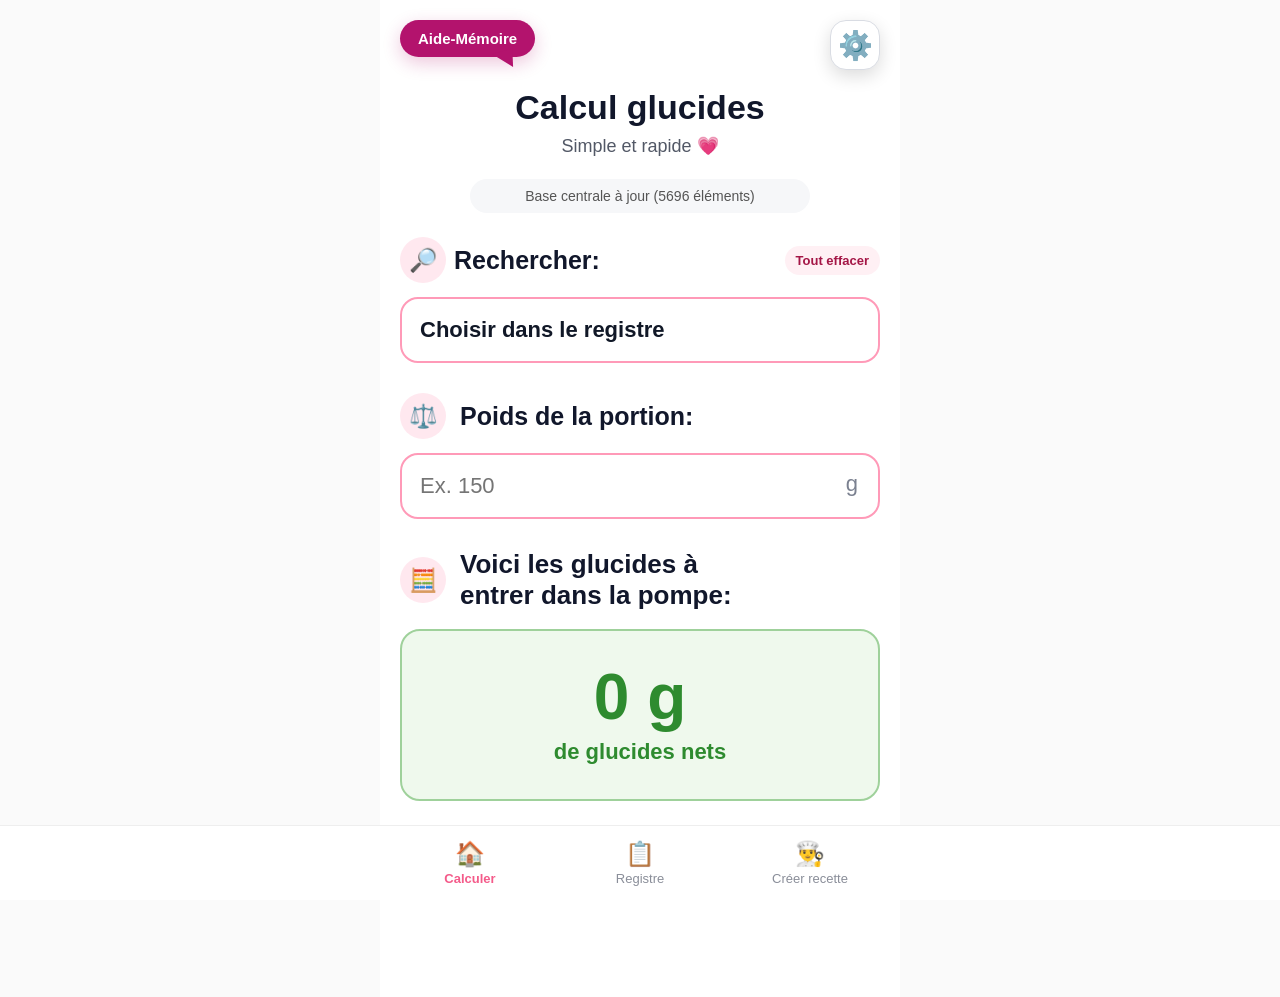
==== commit 0d836abc: "Add files via upload" ====
--- a/index.html
+++ b/index.html
@@ -1,6 +1,6 @@
 <!doctype html><html lang="fr"><head><meta charset="utf-8"><meta name="viewport" content="width=device-width,initial-scale=1,viewport-fit=cover"><meta name="theme-color" content="#f45b8a"><title>Calcul glucides DT1</title><link rel="manifest" href="manifest.json"><link rel="stylesheet" href="style.css"></head><body><main class="app">
 <div class="top-actions"><button id="helpTopBtn" class="help-bubble" type="button">Aide-Mémoire</button><button id="adminTopBtn" class="top-gear" type="button">⚙️</button></div>
-<section id="screen-calc" class="screen active"><header class="top"><h1>Calcul glucides</h1><p>Simple et rapide 💗</p></header><div id="syncStatus" class="sync-status">Chargement de la base...</div><div class="field-block search-block"><div class="label-row"><span class="icon">🔎</span><label for="itemSearch">Rechercher:</label></div><input id="itemSearch" autocomplete="off" placeholder="Ex. farine blanche, banane..."><div id="suggestions" class="suggestions hidden"></div></div><div id="recipePreview" class="preview hidden"><img id="previewImg" alt=""><div><strong id="previewName"></strong><small id="previewCarbs"></small><span id="previewCategory" class="pill"></span><span id="previewSource" class="pill source-pill"></span><button id="favoriteToggle" class="favorite-toggle" type="button">☆ Ajouter aux favoris</button></div></div><div class="field-block"><div class="label-row"><span class="icon">⚖️</span><label for="portionWeight">Poids de la portion:</label></div><div class="input-unit"><input id="portionWeight" type="number" inputmode="decimal" min="0" step="1" placeholder="Ex. 150"><span>g</span></div></div><div class="result-label"><span class="icon">🧮</span><h2>Voici les glucides à<br>entrer dans la pompe:</h2></div><div class="result-card"><div id="carbResult" class="result-number">0 g</div><div class="result-sub">de glucides nets</div></div><div class="notice">ℹ️ Calcul indicatif. Résultat toujours arrondi à la baisse.</div></section>
+<section id="screen-calc" class="screen active"><header class="top"><h1>Calcul glucides</h1><p>Simple et rapide 💗</p></header><div id="syncStatus" class="sync-status">Chargement de la base...</div><div class="field-block search-block"><div class="label-row"><span class="icon">🔎</span><label for="itemSearch">Rechercher:</label><button id="clearCalcSelectionBtn" class="clear-selection-btn" type="button">Tout effacer</button></div><input id="itemSearch" autocomplete="off" placeholder="Ex. farine blanche, banane..." readonly><div id="suggestions" class="suggestions hidden"></div></div><div id="recipePreview" class="preview hidden"><img id="previewImg" alt=""><div><strong id="previewName"></strong><small id="previewCarbs"></small><span id="previewCategory" class="pill"></span><span id="previewSource" class="pill source-pill"></span><button id="favoriteToggle" class="favorite-toggle" type="button">☆ Ajouter aux favoris</button></div></div><div class="field-block"><div class="label-row"><span class="icon">⚖️</span><label for="portionWeight">Poids de la portion:</label></div><div class="input-unit"><input id="portionWeight" type="number" inputmode="decimal" min="0" step="1" placeholder="Ex. 150"><span>g</span></div></div><div class="result-label"><span class="icon">🧮</span><h2>Voici les glucides à<br>entrer dans la pompe:</h2></div><div class="result-card"><div id="carbResult" class="result-number">0 g</div><div class="result-sub">de glucides nets</div></div><div class="notice">ℹ️ Calcul indicatif. Résultat toujours arrondi à la baisse.</div></section>
 <section id="screen-recipes" class="screen"><header class="top small"><h1>Registre</h1><p>Aliments et recettes</p></header><div class="filter-row"><button class="filter active" data-filter="Tous">Tous</button><button class="filter" data-filter="Aliment">Aliments</button><button class="filter" data-filter="Recette">Recettes</button><button class="filter" data-filter="Favoris">Favoris</button></div><div class="letter-filter-wrap"><label class="letter-label" for="letterFilter">Filtrer par lettre</label><select id="letterFilter" class="letter-filter"><option value="Tous">Toutes les lettres</option><option>A</option><option>B</option><option>C</option><option>D</option><option>E</option><option>F</option><option>G</option><option>H</option><option>I</option><option>J</option><option>K</option><option>L</option><option>M</option><option>N</option><option>O</option><option>P</option><option>Q</option><option>R</option><option>S</option><option>T</option><option>U</option><option>V</option><option>W</option><option>X</option><option>Y</option><option>Z</option></select></div><input id="searchRecipe" class="search" placeholder="Rechercher..."><div id="recipeList" class="list"></div></section>
 <section id="screen-create" class="screen"><header class="top small"><h1>Créer recette</h1><p>Ajoute une recette maison ou un produit emballé</p></header><div class="create-mode-tabs"><button id="modeRecipeBtn" class="mode-tab active" type="button">Recette maison</button><button id="modeProductBtn" class="mode-tab" type="button">Produit emballé</button></div><div id="recipeModePanel"><div class="card"><h2>Informations</h2><label>Nom de la recette</label><input id="newRecipeName" placeholder="Ex. Muffins aux bleuets"><label>Poids final de la recette complète</label><div class="input-unit compact"><input id="finalRecipeWeight" type="number" inputmode="decimal" min="0" step="1" placeholder="Ex. 850"><span>g</span></div><label>Photo de la recette</label><input id="createdRecipePhoto" type="file" accept="image/*"><img id="createdRecipePhotoPreview" class="photo-preview hidden" alt=""></div><div class="card"><h2>Ajouter un ingrédient</h2><label>Rechercher un aliment</label><div class="ingredient-search-block"><input id="ingredientSearch" autocomplete="off" placeholder="Ex. farine, bleuets, lait..."><div id="ingredientSuggestions" class="suggestions hidden"></div></div><div id="selectedIngredientBox" class="selected-ingredient hidden"><strong id="selectedIngredientName"></strong><small id="selectedIngredientCarbs"></small></div><label>Quantité</label><input id="ingredientQty" type="number" inputmode="decimal" min="0" step="0.1" placeholder="Ex. 200"><label>Unité</label><select id="ingredientUnit"><option value="g">grammes (g)</option><option value="ml">millilitres (ml)</option><option value="tasse">tasse (≈ 250 g/ml)</option><option value="demi-tasse">1/2 tasse (≈ 125 g/ml)</option><option value="c-soupe">c. à soupe (≈ 15 g/ml)</option><option value="c-the">c. à thé (≈ 5 g/ml)</option></select><button id="addIngredientBtn" class="secondary">+ Ajouter l’ingrédient</button><div class="notice mini">Pour plus de précision, utilise le poids en grammes lorsque possible. Les tasses/cuillères sont approximatives.</div></div><div class="card"><h2>Ingrédients de la recette</h2><div id="ingredientList" class="ingredient-list"></div></div><div class="recipe-result-card"><div><small>Glucides totaux</small><strong id="recipeTotalCarbs">0 g</strong></div><div><small>Glucides / 100 g</small><strong id="recipeCarbsPer100">0 g</strong></div></div><button id="saveCreatedRecipeBtn" class="primary">Enregistrer dans le registre</button><button id="clearCreatedRecipeBtn" class="secondary">Effacer cette recette</button></div><div id="productModePanel" class="hidden"><div class="card"><div class="product-title-row"><h2>Produit emballé</h2><button id="nutritionHelpBtn" class="nutrition-help-btn" type="button" aria-label="Aide valeurs nutritives">?</button></div><label>Nom du produit</label><input id="productName" placeholder="Ex. Céréales Cheerios"><label>Photo du produit</label><input id="productPhoto" type="file" accept="image/*"><img id="productPhotoPreview" class="photo-preview hidden" alt=""><label>Glucides indiqués sur l’étiquette</label><input id="productCarbs" type="number" inputmode="decimal" min="0" step="0.1" placeholder="Ex. 29"><label>Fibres</label><input id="productFiber" type="number" inputmode="decimal" min="0" step="0.1" placeholder="Ex. 4"><div class="product-serving-box">
           <label>Pour une portion</label>
--- a/style.css
+++ b/style.css
@@ -109,3 +109,14 @@
   border-radius:22px;
   margin:0;
 }
+
+/* === v2.8 : Calculateur simplifié et version stabilisée === */
+.search-block .label-row{display:flex;align-items:center;gap:8px;}
+.search-block .label-row label{flex:1;}
+.clear-selection-btn{margin-left:auto;border:0;background:#fff0f4;color:#a41646;border-radius:999px;padding:7px 11px;font-size:13px;font-weight:850;}
+#itemSearch[readonly]{cursor:pointer;background:#fff;color:#111827;font-weight:850;}
+#itemSearch[readonly]::placeholder{color:#111827;opacity:1;}
+.version-panel{margin-top:16px;padding:14px;border-radius:16px;background:#f7f7f9;color:#555;line-height:1.45;}
+.version-panel strong{color:#111827;}
+.version-status-ok{color:#2e8b2f;font-weight:900;}
+.version-status-new{color:#b7791f;font-weight:900;}
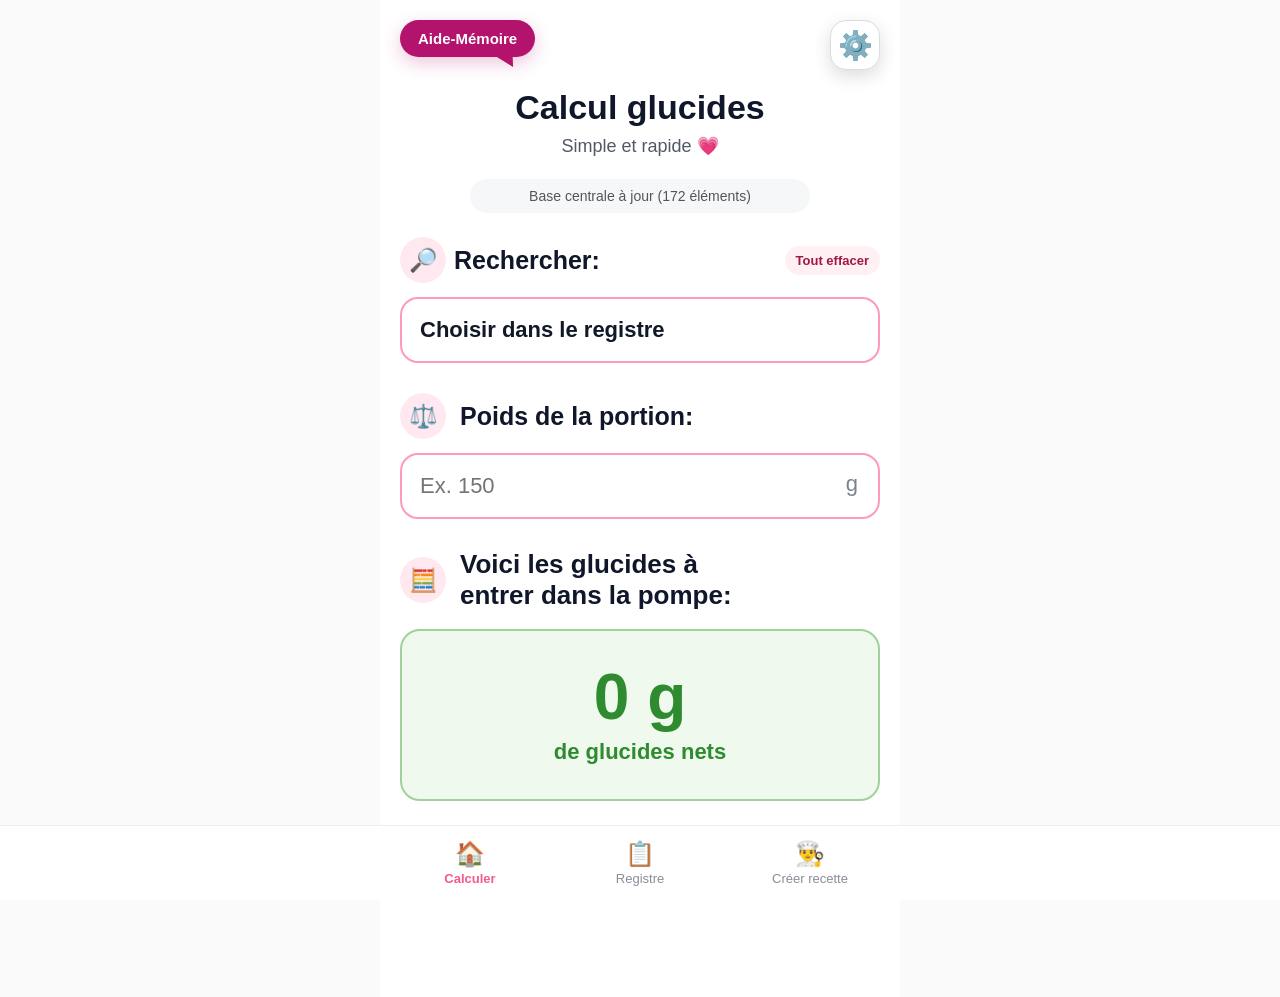
==== commit 333ca1d2: "Add files via upload" ====
--- a/index.html
+++ b/index.html
@@ -1,4 +1,4 @@
-<!doctype html><html lang="fr"><head><meta charset="utf-8"><meta name="viewport" content="width=device-width,initial-scale=1,viewport-fit=cover"><meta name="theme-color" content="#f45b8a"><title>Calcul glucides DT1</title><link rel="manifest" href="manifest.json"><link rel="stylesheet" href="style.css"></head><body><main class="app">
+<!doctype html><html lang="fr"><head><meta charset="utf-8"><meta name="viewport" content="width=device-width,initial-scale=1,viewport-fit=cover"><meta name="theme-color" content="#f45b8a"><title>Calcul glucides DT1</title><link rel="manifest" href="manifest.json"><link rel="apple-touch-icon" sizes="180x180" href="apple-touch-icon.png"><link rel="stylesheet" href="style.css"></head><body><main class="app">
 <div class="top-actions"><button id="helpTopBtn" class="help-bubble" type="button">Aide-Mémoire</button><button id="adminTopBtn" class="top-gear" type="button">⚙️</button></div>
 <section id="screen-calc" class="screen active"><header class="top"><h1>Calcul glucides</h1><p>Simple et rapide 💗</p></header><div id="syncStatus" class="sync-status">Chargement de la base...</div><div class="field-block search-block"><div class="label-row"><span class="icon">🔎</span><label for="itemSearch">Rechercher:</label><button id="clearCalcSelectionBtn" class="clear-selection-btn" type="button">Tout effacer</button></div><input id="itemSearch" autocomplete="off" placeholder="Ex. farine blanche, banane..." readonly><div id="suggestions" class="suggestions hidden"></div></div><div id="recipePreview" class="preview hidden"><img id="previewImg" alt=""><div><strong id="previewName"></strong><small id="previewCarbs"></small><span id="previewCategory" class="pill"></span><span id="previewSource" class="pill source-pill"></span><button id="favoriteToggle" class="favorite-toggle" type="button">☆ Ajouter aux favoris</button></div></div><div class="field-block"><div class="label-row"><span class="icon">⚖️</span><label for="portionWeight">Poids de la portion:</label></div><div class="input-unit"><input id="portionWeight" type="number" inputmode="decimal" min="0" step="1" placeholder="Ex. 150"><span>g</span></div></div><div class="result-label"><span class="icon">🧮</span><h2>Voici les glucides à<br>entrer dans la pompe:</h2></div><div class="result-card"><div id="carbResult" class="result-number">0 g</div><div class="result-sub">de glucides nets</div></div><div class="notice">ℹ️ Calcul indicatif. Résultat toujours arrondi à la baisse.</div></section>
 <section id="screen-recipes" class="screen"><header class="top small"><h1>Registre</h1><p>Aliments et recettes</p></header><div class="filter-row"><button class="filter active" data-filter="Tous">Tous</button><button class="filter" data-filter="Aliment">Aliments</button><button class="filter" data-filter="Recette">Recettes</button><button class="filter" data-filter="Favoris">Favoris</button></div><div class="letter-filter-wrap"><label class="letter-label" for="letterFilter">Filtrer par lettre</label><select id="letterFilter" class="letter-filter"><option value="Tous">Toutes les lettres</option><option>A</option><option>B</option><option>C</option><option>D</option><option>E</option><option>F</option><option>G</option><option>H</option><option>I</option><option>J</option><option>K</option><option>L</option><option>M</option><option>N</option><option>O</option><option>P</option><option>Q</option><option>R</option><option>S</option><option>T</option><option>U</option><option>V</option><option>W</option><option>X</option><option>Y</option><option>Z</option></select></div><input id="searchRecipe" class="search" placeholder="Rechercher..."><div id="recipeList" class="list"></div></section>
@@ -19,12 +19,6 @@
                 <option value="quart-tasse">1/4 tasse</option>
                 <option value="c-soupe">c. à soupe</option>
                 <option value="c-the">c. à thé</option>
-                <option value="biscuit">biscuit</option>
-                <option value="tranche">tranche</option>
-                <option value="barre">barre</option>
-                <option value="morceau">morceau</option>
-                <option value="unite">unité</option>
-                <option value="autre">autre</option>
               </select>
             </div>
           </div>
--- a/style.css
+++ b/style.css
@@ -120,3 +120,49 @@
 .version-panel strong{color:#111827;}
 .version-status-ok{color:#2e8b2f;font-weight:900;}
 .version-status-new{color:#b7791f;font-weight:900;}
+
+/* === v2.9 : bouton + dans le registre et unités simplifiées === */
+.add-to-calculator-btn{
+  border:2px solid #ff66df!important;
+  background:#fff!important;
+  color:#ff66df!important;
+  border-radius:0!important;
+  width:42px!important;
+  height:42px!important;
+  min-width:42px!important;
+  padding:0!important;
+  font-size:32px!important;
+  font-weight:900!important;
+  line-height:36px!important;
+  display:inline-flex!important;
+  align-items:center!important;
+  justify-content:center!important;
+  margin-right:8px!important;
+}
+.selection-toast{
+  position:fixed;
+  left:50%;
+  top:72px;
+  transform:translateX(-50%);
+  background:#fff;
+  border:1px solid #eee;
+  border-radius:16px;
+  padding:13px 18px;
+  box-shadow:0 10px 30px rgba(0,0,0,.18);
+  z-index:2000;
+  font-weight:900;
+  color:#111827;
+  max-width:88vw;
+  text-align:center;
+}
+
+
+/* === v3.1 === */
+.common-measures{width:100%;margin-top:10px;padding-top:8px;border-top:1px solid #f1f1f1}
+.common-measures small{display:block;font-weight:800;color:#5f6574;margin-bottom:6px}
+.common-measures div{display:flex;flex-wrap:wrap;gap:8px}
+.common-measures button{border:1px solid #f4a4bf;background:#fff4f8;color:#bf0f70;border-radius:999px;padding:8px 11px;font-weight:800;font-size:.88rem}
+.edit-modal-content{max-width:540px;width:min(92vw,540px)}
+.edit-modal-content label{display:block;margin-top:10px;font-weight:800;color:#171b31}
+.edit-modal-content input,.edit-modal-content textarea,.edit-modal-content select{width:100%;box-sizing:border-box;border:1px solid #ddd;border-radius:14px;padding:11px;margin-top:5px;font-size:1rem}
+.edit-modal-content textarea{font-family:inherit;resize:vertical}
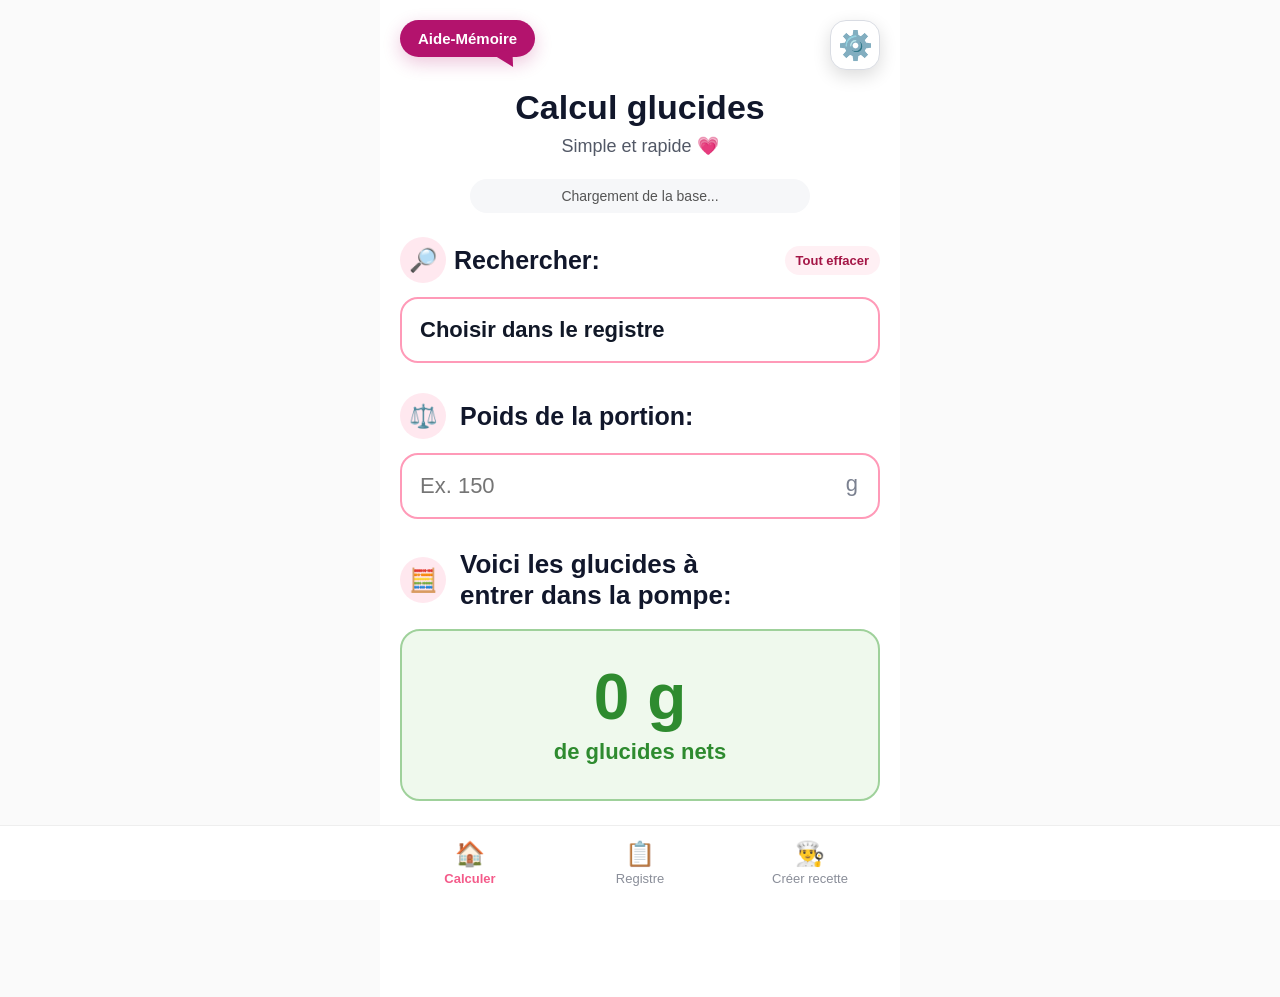
==== commit b4ddadfa: "Add files via upload" ====
--- a/index.html
+++ b/index.html
@@ -1,9 +1,9 @@
 <!doctype html><html lang="fr"><head><meta charset="utf-8"><meta name="viewport" content="width=device-width,initial-scale=1,viewport-fit=cover"><meta name="theme-color" content="#f45b8a"><title>Calcul glucides DT1</title><link rel="manifest" href="manifest.json"><link rel="apple-touch-icon" sizes="180x180" href="apple-touch-icon.png"><link rel="stylesheet" href="style.css"></head><body><main class="app">
 <div class="top-actions"><button id="helpTopBtn" class="help-bubble" type="button">Aide-Mémoire</button><button id="adminTopBtn" class="top-gear" type="button">⚙️</button></div>
-<section id="screen-calc" class="screen active"><header class="top"><h1>Calcul glucides</h1><p>Simple et rapide 💗</p></header><div id="syncStatus" class="sync-status">Chargement de la base...</div><div class="field-block search-block"><div class="label-row"><span class="icon">🔎</span><label for="itemSearch">Rechercher:</label><button id="clearCalcSelectionBtn" class="clear-selection-btn" type="button">Tout effacer</button></div><input id="itemSearch" autocomplete="off" placeholder="Ex. farine blanche, banane..." readonly><div id="suggestions" class="suggestions hidden"></div></div><div id="recipePreview" class="preview hidden"><img id="previewImg" alt=""><div><strong id="previewName"></strong><small id="previewCarbs"></small><span id="previewCategory" class="pill"></span><span id="previewSource" class="pill source-pill"></span><button id="favoriteToggle" class="favorite-toggle" type="button">☆ Ajouter aux favoris</button></div></div><div class="field-block"><div class="label-row"><span class="icon">⚖️</span><label for="portionWeight">Poids de la portion:</label></div><div class="input-unit"><input id="portionWeight" type="number" inputmode="decimal" min="0" step="1" placeholder="Ex. 150"><span>g</span></div></div><div class="result-label"><span class="icon">🧮</span><h2>Voici les glucides à<br>entrer dans la pompe:</h2></div><div class="result-card"><div id="carbResult" class="result-number">0 g</div><div class="result-sub">de glucides nets</div></div><div class="notice">ℹ️ Calcul indicatif. Résultat toujours arrondi à la baisse.</div></section>
+<section id="screen-calc" class="screen active"><header class="top"><h1>Calcul glucides</h1><p>Simple et rapide 💗</p></header><div id="syncStatus" class="sync-status">Chargement de la base...</div><div class="field-block search-block"><div class="label-row"><span class="icon">🔎</span><label for="itemSearch">Rechercher:</label><button id="clearCalcSelectionBtn" class="clear-selection-btn" type="button">Tout effacer</button></div><input id="itemSearch" autocomplete="off" placeholder="Ex. farine blanche, banane..." readonly><div id="suggestions" class="suggestions hidden"></div></div><div id="recipePreview" class="preview hidden"><img id="previewImg" alt=""><div><strong id="previewName"></strong><small id="previewCarbs"></small><span id="previewCategory" class="pill"></span><span id="previewSource" class="pill source-pill"></span><div id="previewPortionStat" class="preview-portion-stat hidden"><small>Glucides / portion</small><strong id="previewCarbsPerPortion">0 g</strong></div><button id="favoriteToggle" class="favorite-toggle" type="button">☆ Ajouter aux favoris</button></div></div><div class="field-block"><div class="label-row"><span class="icon">⚖️</span><label for="portionWeight">Poids de la portion:</label></div><div class="input-unit"><input id="portionWeight" type="number" inputmode="decimal" min="0" step="1" placeholder="Ex. 150"><span>g</span></div></div><div class="result-label"><span class="icon">🧮</span><h2>Voici les glucides à<br>entrer dans la pompe:</h2></div><div class="result-card"><div id="carbResult" class="result-number">0 g</div><div class="result-sub">de glucides nets</div></div><div class="notice">ℹ️ Calcul indicatif. Résultat toujours arrondi à la baisse.</div></section>
 <section id="screen-recipes" class="screen"><header class="top small"><h1>Registre</h1><p>Aliments et recettes</p></header><div class="filter-row"><button class="filter active" data-filter="Tous">Tous</button><button class="filter" data-filter="Aliment">Aliments</button><button class="filter" data-filter="Recette">Recettes</button><button class="filter" data-filter="Favoris">Favoris</button></div><div class="letter-filter-wrap"><label class="letter-label" for="letterFilter">Filtrer par lettre</label><select id="letterFilter" class="letter-filter"><option value="Tous">Toutes les lettres</option><option>A</option><option>B</option><option>C</option><option>D</option><option>E</option><option>F</option><option>G</option><option>H</option><option>I</option><option>J</option><option>K</option><option>L</option><option>M</option><option>N</option><option>O</option><option>P</option><option>Q</option><option>R</option><option>S</option><option>T</option><option>U</option><option>V</option><option>W</option><option>X</option><option>Y</option><option>Z</option></select></div><input id="searchRecipe" class="search" placeholder="Rechercher..."><div id="recipeList" class="list"></div></section>
-<section id="screen-create" class="screen"><header class="top small"><h1>Créer recette</h1><p>Ajoute une recette maison ou un produit emballé</p></header><div class="create-mode-tabs"><button id="modeRecipeBtn" class="mode-tab active" type="button">Recette maison</button><button id="modeProductBtn" class="mode-tab" type="button">Produit emballé</button></div><div id="recipeModePanel"><div class="card"><h2>Informations</h2><label>Nom de la recette</label><input id="newRecipeName" placeholder="Ex. Muffins aux bleuets"><label>Poids final de la recette complète</label><div class="input-unit compact"><input id="finalRecipeWeight" type="number" inputmode="decimal" min="0" step="1" placeholder="Ex. 850"><span>g</span></div><label>Photo de la recette</label><input id="createdRecipePhoto" type="file" accept="image/*"><img id="createdRecipePhotoPreview" class="photo-preview hidden" alt=""></div><div class="card"><h2>Ajouter un ingrédient</h2><label>Rechercher un aliment</label><div class="ingredient-search-block"><input id="ingredientSearch" autocomplete="off" placeholder="Ex. farine, bleuets, lait..."><div id="ingredientSuggestions" class="suggestions hidden"></div></div><div id="selectedIngredientBox" class="selected-ingredient hidden"><strong id="selectedIngredientName"></strong><small id="selectedIngredientCarbs"></small></div><label>Quantité</label><input id="ingredientQty" type="number" inputmode="decimal" min="0" step="0.1" placeholder="Ex. 200"><label>Unité</label><select id="ingredientUnit"><option value="g">grammes (g)</option><option value="ml">millilitres (ml)</option><option value="tasse">tasse (≈ 250 g/ml)</option><option value="demi-tasse">1/2 tasse (≈ 125 g/ml)</option><option value="c-soupe">c. à soupe (≈ 15 g/ml)</option><option value="c-the">c. à thé (≈ 5 g/ml)</option></select><button id="addIngredientBtn" class="secondary">+ Ajouter l’ingrédient</button><div class="notice mini">Pour plus de précision, utilise le poids en grammes lorsque possible. Les tasses/cuillères sont approximatives.</div></div><div class="card"><h2>Ingrédients de la recette</h2><div id="ingredientList" class="ingredient-list"></div></div><div class="recipe-result-card"><div><small>Glucides totaux</small><strong id="recipeTotalCarbs">0 g</strong></div><div><small>Glucides / 100 g</small><strong id="recipeCarbsPer100">0 g</strong></div></div><button id="saveCreatedRecipeBtn" class="primary">Enregistrer dans le registre</button><button id="clearCreatedRecipeBtn" class="secondary">Effacer cette recette</button></div><div id="productModePanel" class="hidden"><div class="card"><div class="product-title-row"><h2>Produit emballé</h2><button id="nutritionHelpBtn" class="nutrition-help-btn" type="button" aria-label="Aide valeurs nutritives">?</button></div><label>Nom du produit</label><input id="productName" placeholder="Ex. Céréales Cheerios"><label>Photo du produit</label><input id="productPhoto" type="file" accept="image/*"><img id="productPhotoPreview" class="photo-preview hidden" alt=""><label>Glucides indiqués sur l’étiquette</label><input id="productCarbs" type="number" inputmode="decimal" min="0" step="0.1" placeholder="Ex. 29"><label>Fibres</label><input id="productFiber" type="number" inputmode="decimal" min="0" step="0.1" placeholder="Ex. 4"><div class="product-serving-box">
-          <label>Pour une portion</label>
+<section id="screen-create" class="screen"><header class="top small"><h1>Créer recette</h1><p>Ajoute une recette maison ou un produit emballé</p></header><div class="create-mode-tabs"><button id="modeRecipeBtn" class="mode-tab active" type="button">Recette maison</button><button id="modeProductBtn" class="mode-tab" type="button">Produit emballé</button></div><div id="recipeModePanel"><div class="card"><h2>Informations</h2><label>Nom de la recette</label><input id="newRecipeName" placeholder="Ex. Muffins aux bleuets"><label>Poids final de la recette complète</label><div class="input-unit compact"><input id="finalRecipeWeight" type="number" inputmode="decimal" min="0" step="1" placeholder="Ex. 850"><span>g</span></div><small id="finalWeightAutoHint" class="field-hint">Calculé automatiquement selon le poids des ingrédients. Tu peux le modifier au besoin.</small><label>Nombre de portions (optionnel)</label><input id="recipePortionCount" type="number" inputmode="decimal" min="0" step="0.1" placeholder="Ex. 8"><label>Photo de la recette</label><input id="createdRecipePhoto" type="file" accept="image/*"><img id="createdRecipePhotoPreview" class="photo-preview hidden" alt=""></div><div class="card"><h2>Ajouter un ingrédient</h2><label>Rechercher un aliment</label><div class="ingredient-search-block"><input id="ingredientSearch" autocomplete="off" placeholder="Ex. farine, bleuets, lait..."><div id="ingredientSuggestions" class="suggestions hidden"></div></div><div id="selectedIngredientBox" class="selected-ingredient hidden"><strong id="selectedIngredientName"></strong><small id="selectedIngredientCarbs"></small></div><label>Quantité</label><input id="ingredientQty" type="number" inputmode="decimal" min="0" step="0.1" placeholder="Ex. 200"><label>Unité</label><select id="ingredientUnit"><option value="g">grammes (g)</option><option value="ml">millilitres (ml)</option><option value="tasse">tasse (≈ 250 g/ml)</option><option value="demi-tasse">1/2 tasse (≈ 125 g/ml)</option><option value="c-soupe">c. à soupe (≈ 15 g/ml)</option><option value="c-the">c. à thé (≈ 5 g/ml)</option></select><button id="addIngredientBtn" class="secondary">+ Ajouter l’ingrédient</button><div class="notice mini">Pour plus de précision, utilise le poids en grammes lorsque possible. Les tasses/cuillères sont approximatives.</div></div><div class="card"><h2>Ingrédients de la recette</h2><div id="ingredientList" class="ingredient-list"></div></div><div class="recipe-result-card"><div><small>Glucides totaux</small><strong id="recipeTotalCarbs">0 g</strong></div><div><small>Glucides / 100 g</small><strong id="recipeCarbsPer100">0 g</strong></div><div id="recipePerPortionStat" class="hidden"><small>Glucides / portion</small><strong id="recipeCarbsPerPortion">0 g</strong></div></div><button id="saveCreatedRecipeBtn" class="primary">Enregistrer dans le registre</button><button id="clearCreatedRecipeBtn" class="secondary">Effacer cette recette</button></div><div id="productModePanel" class="hidden"><div class="card"><div class="product-title-row"><h2>Produit emballé</h2><button id="nutritionHelpBtn" class="nutrition-help-btn" type="button" aria-label="Aide valeurs nutritives">?</button></div><label>Nom du produit</label><input id="productName" placeholder="Ex. Céréales Cheerios"><label>Photo du produit</label><input id="productPhoto" type="file" accept="image/*"><img id="productPhotoPreview" class="photo-preview hidden" alt=""><label>Glucides indiqués sur l’étiquette</label><input id="productCarbs" type="number" inputmode="decimal" min="0" step="0.1" placeholder="Ex. 29"><label>Fibres</label><input id="productFiber" type="number" inputmode="decimal" min="0" step="0.1" placeholder="Ex. 4"><div class="product-serving-box">
+          <div class="nutrition-label-heading">Sur l’étiquette des valeurs nutritives</div><label>Pour une portion</label>
           <div class="serving-grid">
             <div>
               <label class="mini-label" for="productServingQty">Quantité</label>
@@ -32,7 +32,7 @@
         </div></div><div class="recipe-result-card"><div><small>Glucides nets</small><strong id="productNetCarbs">0 g</strong></div><div><small>Glucides / 100 g</small><strong id="productCarbsPer100">0 g</strong></div></div><button id="saveProductBtn" class="primary">Enregistrer dans le registre</button><button id="clearProductBtn" class="secondary">Effacer ce produit</button></div></section>
 <section id="screen-help" class="screen"><header class="top small"><h1>Aide-mémoire</h1><p>Qu’est-ce qui fait monter la glycémie?</p></header><div class="help-card"><img src="assets/aide-memoire-diabetes.jpeg" alt="Aide-mémoire diabète"></div></section>
 <section id="screen-admin" class="screen"><header class="top small"><h1>Paramètres</h1><p id="adminStatus">Mode protégé</p></header><div id="lockedPanel" class="card"><h2>Accès administrateur</h2><p>Entre le code administrateur pour modifier ou supprimer des éléments familiaux.</p><input id="adminPin" type="password" inputmode="numeric" placeholder="Code administrateur"><button id="unlockBtn" class="primary">Déverrouiller</button><div id="publicUpdatePanel" class="update-card-inline"><div>Version installée : <strong id="appVersionLabel">2.7.0</strong></div><div id="updateStatusText">Vérification des mises à jour disponible.</div><button id="checkUpdateBtn" class="secondary" type="button">Vérifier les mises à jour</button><button id="updateNowBtn" class="primary hidden" type="button">Mettre à jour l’application</button></div></div><div id="adminPanel" class="hidden"><div class="card"><h2>Base centrale</h2><p>La base commune est chargée depuis <strong>database.json</strong> sur GitHub.</p><button id="forceSyncBtn" class="secondary">Recharger la base centrale</button></div><div class="card"><h2>Sauvegarde locale</h2><button id="exportBtn" class="secondary">Exporter mes éléments familiaux</button><label class="import-label" for="importFile">Importer des éléments familiaux</label><input id="importFile" type="file" accept="application/json,.json"></div><div class="card"><h2>Code administrateur</h2><input id="newPin" type="password" inputmode="numeric" placeholder="Nouveau code"><button id="changePinBtn" class="secondary">Changer le code</button></div><div class="card"><h2>Verrouillage</h2><button id="lockBtn" class="secondary">Verrouiller les paramètres</button></div></div></section>
-<section id="screen-detail" class="screen"><header class="top small"><h1 id="detailTitle">Détail</h1><p>Fiche de l’aliment ou de la recette</p></header><div class="card detail-card"><img id="detailPhoto" class="detail-photo hidden" alt=""><h2 id="detailName"></h2><span id="detailCategory" class="pill"></span><span id="detailSource" class="pill source-pill"></span><div class="detail-stats"><div><small>Glucides / 100 g</small><strong id="detailCarbsPer100">0 g</strong></div><div><small>Glucides totaux</small><strong id="detailTotalCarbs">—</strong></div></div><div id="detailIngredientsBlock" class="hidden"><h3>Détails</h3><div id="detailIngredientsList" class="detail-ingredients"></div></div><button id="detailUseBtn" class="primary">Utiliser dans le calculateur</button><button id="detailEditBtn" class="secondary hidden">Modifier cette recette</button><button id="detailBackBtn" class="secondary">Retour au registre</button></div></section>
+<section id="screen-detail" class="screen"><header class="top small"><h1 id="detailTitle">Détail</h1><p>Fiche de l’aliment ou de la recette</p></header><div class="card detail-card"><img id="detailPhoto" class="detail-photo hidden" alt=""><h2 id="detailName"></h2><span id="detailCategory" class="pill"></span><span id="detailSource" class="pill source-pill"></span><div class="detail-stats"><div><small>Glucides / 100 g</small><strong id="detailCarbsPer100">0 g</strong></div><div><small>Glucides totaux</small><strong id="detailTotalCarbs">—</strong></div><div id="detailPerPortionStat" class="hidden"><small>Glucides / portion</small><strong id="detailCarbsPerPortion">—</strong></div></div><div id="detailIngredientsBlock" class="hidden"><h3>Détails</h3><div id="detailIngredientsList" class="detail-ingredients"></div></div><button id="detailUseBtn" class="primary">Utiliser dans le calculateur</button><button id="detailEditBtn" class="secondary hidden">Modifier cette recette</button><button id="detailBackBtn" class="secondary">Retour au registre</button></div></section>
 <nav class="tabs"><button data-tab="calc" class="active">🏠<span>Calculer</span></button><button data-tab="recipes">📋<span>Registre</span></button><button data-tab="create">👨‍🍳<span>Créer recette</span></button></nav></main><script src="script.js"></script>
   <div id="nutritionHelpModal" class="modal hidden">
     <div class="modal-content nutrition-modal-content image-only-help">
--- a/style.css
+++ b/style.css
@@ -166,3 +166,6 @@
 .edit-modal-content label{display:block;margin-top:10px;font-weight:800;color:#171b31}
 .edit-modal-content input,.edit-modal-content textarea,.edit-modal-content select{width:100%;box-sizing:border-box;border:1px solid #ddd;border-radius:14px;padding:11px;margin-top:5px;font-size:1rem}
 .edit-modal-content textarea{font-family:inherit;resize:vertical}
+
+/* === v3.2.0 : portions de recette et précisions d'étiquette === */
+.field-hint{display:block;color:#7b8190;font-size:12px;line-height:1.35;margin:7px 2px 2px}.nutrition-label-heading{font-size:14px;font-weight:900;color:#a41646;margin:0 0 8px;padding:0}.recipe-result-card,.detail-stats{grid-template-columns:repeat(auto-fit,minmax(120px,1fr))}.preview-portion-stat{display:inline-flex;flex-direction:column;vertical-align:middle;margin-top:8px;margin-right:5px;padding:7px 10px;border:1px solid #9fd19b;border-radius:12px;background:#eff9ed}.preview-portion-stat small{margin:0;color:#397a35;font-size:11px;font-weight:800}.preview-portion-stat strong{font-size:17px;color:#2e8b2f;margin-top:2px}.product-serving-box .nutrition-label-heading{margin-bottom:2px}
